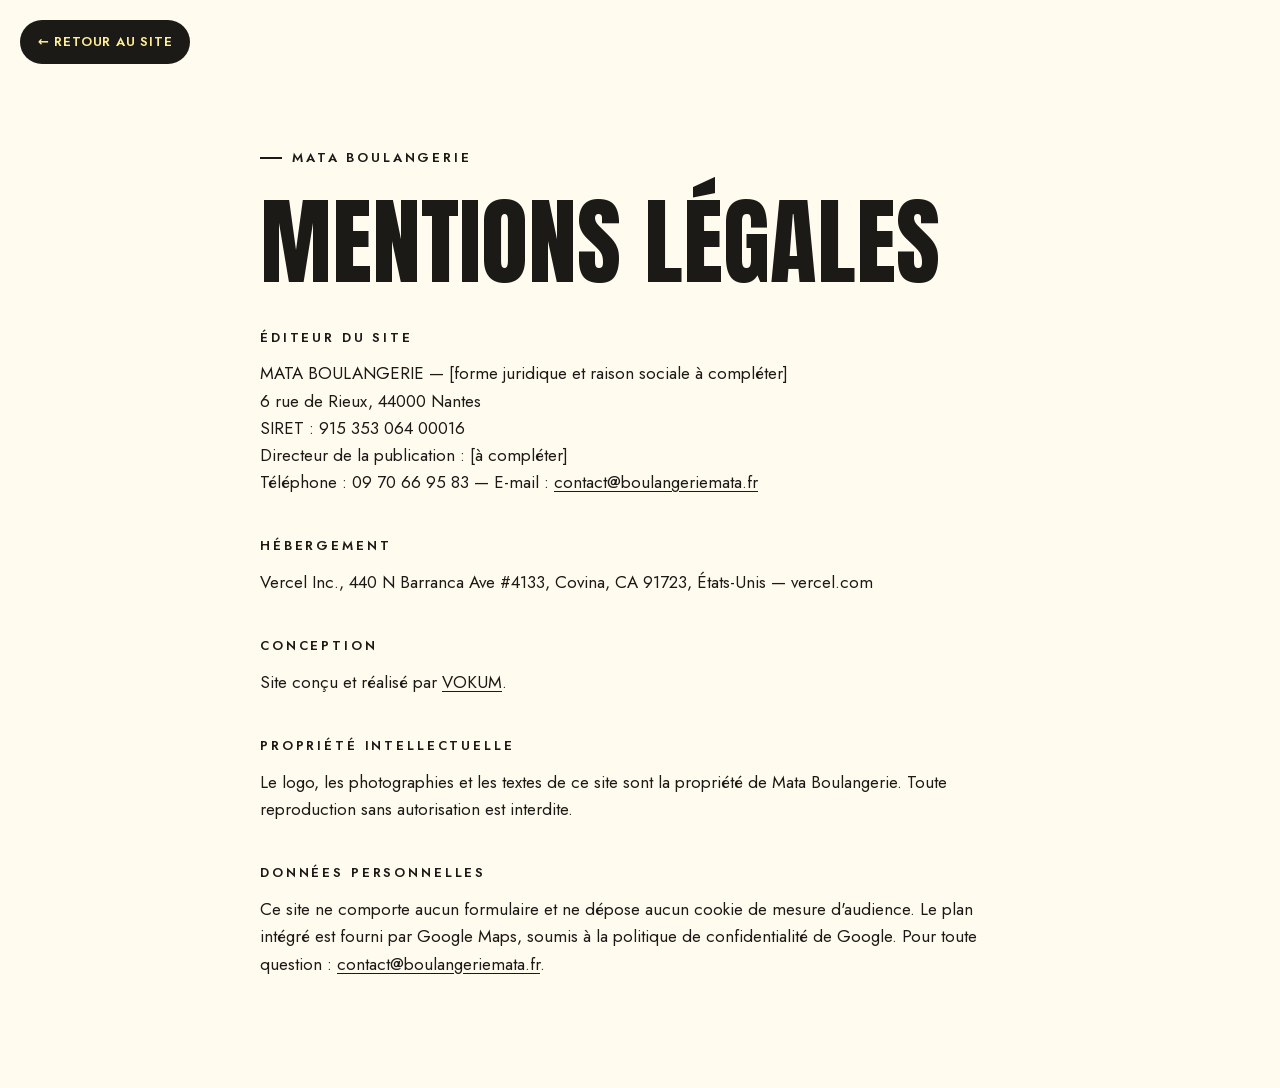
==== mentions-legales.html @ 6e77d4da "Site Mata Boulangerie : DA, animations, optimisation perfs et mobile Co-Authored-By: Claude Opus 5.5" ====
<!DOCTYPE html>
<html lang="fr">
<head>
  <meta charset="utf-8">
  <meta name="viewport" content="width=device-width, initial-scale=1">
  <title>Mentions légales — Mata Boulangerie</title>
  <meta name="robots" content="noindex">
  <link rel="icon" href="assets/img/favicon.svg" type="image/svg+xml">
  <link rel="stylesheet" href="assets/css/style.min.css">
  <style>
    .legal { padding: 140px 0 100px; }
    .legal .wrap { max-width: 760px; }
    .legal h1 { font-family: var(--f-display); font-weight: 400; text-transform: uppercase; font-size: clamp(48px, 8vw, 96px); line-height: .95; margin: 18px 0 40px; }
    .legal h2 { font-size: 13px; font-weight: 600; letter-spacing: .22em; text-transform: uppercase; margin: 40px 0 12px; }
    .legal p { margin: 0 0 10px; }
    .legal a { text-decoration: underline; text-underline-offset: 3px; }
    .back { position: fixed; top: 20px; left: 20px; z-index: 5; }
  </style>
</head>
<body>
  <a class="btn btn--sm back" href="index.html">← Retour au site</a>
  <main class="legal">
    <div class="wrap">
      <p class="eyebrow">Mata Boulangerie</p>
      <h1>Mentions légales</h1>

      <h2>Éditeur du site</h2>
      <p>MATA BOULANGERIE — [forme juridique et raison sociale à compléter]<br>
      6 rue de Rieux, 44000 Nantes<br>
      SIRET : 915 353 064 00016<br>
      Directeur de la publication : [à compléter]<br>
      Téléphone : 09 70 66 95 83 — E-mail : <a href="mailto:contact@boulangeriemata.fr">contact@boulangeriemata.fr</a></p>

      <h2>Hébergement</h2>
      <p>Vercel Inc., 440 N Barranca Ave #4133, Covina, CA 91723, États-Unis — vercel.com</p>

      <h2>Conception</h2>
      <p>Site conçu et réalisé par <a href="https://vokumagency.com" target="_blank" rel="noopener">VOKUM</a>.</p>

      <h2>Propriété intellectuelle</h2>
      <p>Le logo, les photographies et les textes de ce site sont la propriété de Mata Boulangerie. Toute reproduction sans autorisation est interdite.</p>

      <h2>Données personnelles</h2>
      <p>Ce site ne comporte aucun formulaire et ne dépose aucun cookie de mesure d'audience. Le plan intégré est fourni par Google Maps, soumis à la politique de confidentialité de Google. Pour toute question : <a href="mailto:contact@boulangeriemata.fr">contact@boulangeriemata.fr</a>.</p>
    </div>
  </main>
</body>
</html>
---- assets/css/style.min.css ----
@font-face{font-family:Anton;src:url(../fonts/anton.woff2) format("woff2");font-weight:400;font-display:swap}@font-face{font-family:Jost;src:url(../fonts/jost.woff2) format("woff2");font-weight:400 700;font-display:swap}:root{--butter: #ffed99;--butter-2: #fff5c9;--sun: #ffd23a;--ink: #1b1a17;--ink-2: #2a2824;--flour: #fffbef;--crust: #b5541c;--line: rgba(27, 26, 23, .14);--f-display: "Anton", "Impact", sans-serif;--f-body: "Jost", "Futura", "Avenir Next", system-ui, sans-serif;--wrap: min(1320px, 100% - clamp(40px, 8vw, 128px));--r: 18px;--ease: cubic-bezier(.2, .8, .2, 1);--hd-h: 76px;--gutter: max(20px, calc((100vw - 1320px)/2) , clamp(20px, 4vw, 64px));--expo: cubic-bezier(.16, 1, .3, 1);--back: cubic-bezier(.34, 1.56, .64, 1);--intro: 0s}html:not(.no-intro){--intro: 2.3s;overflow:hidden;animation:unlock 0s linear 3.2s forwards}@keyframes unlock{to{overflow:visible}}*,*:before,*:after{box-sizing:border-box}html{-webkit-text-size-adjust:100%;-webkit-tap-highlight-color:transparent}picture{display:contents}html.lenis,html.lenis body{height:auto}.lenis.lenis-smooth{scroll-behavior:auto!important}body{margin:0;background:var(--flour);color:var(--ink);font-family:var(--f-body);font-size:17px;line-height:1.6;-webkit-font-smoothing:antialiased;text-rendering:optimizeLegibility;overflow-x:clip}body.is-locked{overflow:hidden}img{display:block;max-width:100%;height:auto}a{color:inherit;text-decoration:none}button{font:inherit;color:inherit;background:none;border:0;cursor:pointer;padding:0}ul{list-style:none;margin:0;padding:0}h1,h2,h3,p,figure{margin:0}::selection{background:var(--ink);color:var(--butter)}:focus-visible{outline:2px solid var(--ink);outline-offset:3px;border-radius:4px}.wrap{width:var(--wrap);margin-inline:auto}.sr-only{position:absolute;width:1px;height:1px;overflow:hidden;clip:rect(0 0 0 0);white-space:nowrap}.logo{display:block}.logo svg{display:block;width:100%;height:auto;fill:currentColor;overflow:visible}.logo .mata-l{transform-box:fill-box;transform-origin:50% 80%}.logo__sub{width:86.4%;margin:14.7% 0 0 6.9%}.eyebrow{display:inline-flex;align-items:center;gap:10px;font-size:13px;font-weight:600;letter-spacing:.22em;text-transform:uppercase}.eyebrow:before{content:"";width:22px;height:2px;background:currentColor}.h2{font-family:var(--f-display);font-weight:400;text-transform:uppercase;font-size:clamp(44px,6.4vw,104px);line-height:.92;letter-spacing:.005em}.dance,.dance .chi{display:inline-block}.dance .ch{display:inline-block;transform:rotate(var(--r, 0deg)) translateY(var(--y, 0));transition:transform .5s var(--ease)}.dance:hover .ch{transform:rotate(calc(var(--r, 0deg) * -1.4)) translateY(calc(var(--y, 0) * -1))}.btn{--bg: var(--ink);--fg: var(--butter);position:relative;display:inline-flex;align-items:center;gap:12px;height:56px;padding:0 26px;border-radius:999px;background:var(--bg);color:var(--fg);font-weight:600;font-size:15px;letter-spacing:.06em;text-transform:uppercase;overflow:hidden;isolation:isolate;transition:transform .4s var(--ease)}.btn:after{content:"";position:absolute;inset:0;z-index:-1;border-radius:inherit;background:var(--crust);transform:translateY(101%);transition:transform .45s var(--ease)}.btn:hover:after{transform:translateY(0)}.btn:hover{--fg: var(--flour)}.btn svg{width:16px;height:16px;transition:transform .4s var(--ease)}.btn:hover svg{transform:translate(3px,-3px)}.btn--ghost{--bg: transparent;--fg: var(--ink);box-shadow:inset 0 0 0 2px var(--ink)}.btn--sun{--bg: var(--sun);--fg: var(--ink)}.btn--sm{height:44px;padding:0 18px;font-size:13px}.intro{position:fixed;inset:0;z-index:100;display:grid;place-items:center;background:var(--butter);color:var(--ink);will-change:clip-path}.intro__logo{width:min(440px,64vw)}.intro{animation:introOut 1.05s cubic-bezier(.87,0,.13,1) 2.1s both,introHide 0s linear 3.2s forwards}.intro__logo{animation:logoOut .9s cubic-bezier(.87,0,.13,1) 2.1s both}.intro__logo .mata-l{transform-origin:50% 100%;animation:drop .9s var(--back) both,wiggle .36s ease-in-out 1.5s}.intro__logo .mata-l:nth-child(1){--r0: -30deg;animation-delay:.05s,1.5s}.intro__logo .mata-l:nth-child(2){--r0: 22deg;animation-delay:.16s,1.54s}.intro__logo .mata-l:nth-child(3){--r0: -18deg;animation-delay:.27s,1.58s}.intro__logo .mata-l:nth-child(4){--r0: 34deg;animation-delay:.38s,1.62s}.intro__logo .logo__sub{animation:wipeIn .9s var(--expo) .65s both}@keyframes drop{0%{opacity:0;transform:translateY(-140%) rotate(var(--r0))}25%{opacity:1}to{opacity:1;transform:none}}@keyframes wiggle{25%{transform:rotate(3deg)}75%{transform:rotate(-3deg)}}@keyframes wipeIn{0%{clip-path:inset(0 100% 0 0)}to{clip-path:inset(0 0 0 0)}}@keyframes logoOut{to{translate:0 -18%;scale:.92}}@keyframes introOut{0%{clip-path:inset(0 0 0 0)}to{clip-path:inset(0 0 100% 0)}}@keyframes introHide{to{visibility:hidden}}@keyframes bar{to{transform:scaleX(1)}}@keyframes fade{0%{opacity:0}to{opacity:1}}.intro__bar{position:absolute;left:50%;bottom:12vh;width:min(220px,50vw);height:2px;transform:translate(-50%);background:#1b1a1726;overflow:hidden}.intro__bar i{position:absolute;inset:0;background:var(--ink);transform:scaleX(0);transform-origin:left;animation:bar 2s cubic-bezier(.45,0,.55,1) .1s both}.intro__meta{position:absolute;left:0;right:0;bottom:6vh;display:flex;justify-content:center;gap:clamp(16px,4vw,48px);font-size:12px;font-weight:600;letter-spacing:.24em;text-transform:uppercase}.intro__meta span{opacity:0;animation:fade .6s ease .8s both}.intro__meta span:nth-child(2){animation-delay:.9s}.intro__meta span:nth-child(3){animation-delay:1s}.no-intro .intro{display:none}.hd{position:fixed;inset:0 0 auto;z-index:50;height:var(--hd-h);display:flex;align-items:center;transition:transform .5s var(--ease),background-color .4s,box-shadow .4s}.hd.is-solid{background:#fffbefeb;backdrop-filter:blur(10px);-webkit-backdrop-filter:blur(10px);box-shadow:0 1px 0 var(--line)}.hd.is-hidden{transform:translateY(-100%)}.menu-open .hd{transform:none;background:transparent;box-shadow:none;backdrop-filter:none;-webkit-backdrop-filter:none}.hd .wrap{display:flex;align-items:center;justify-content:space-between;gap:24px}.hd__logo{width:82px;color:var(--ink)}.hd__logo .logo__sub{display:none}.hd__nav{display:flex;gap:34px;font-size:14px;font-weight:600;letter-spacing:.14em;text-transform:uppercase}.hd__nav a{position:relative;padding:6px 0}.hd__nav a:after{content:"";position:absolute;left:0;right:0;bottom:0;height:2px;background:currentColor;transform:scaleX(0);transform-origin:right;transition:transform .4s var(--ease)}.hd__nav a:hover:after{transform:scaleX(1);transform-origin:left}.hd__right{display:flex;align-items:center;gap:14px}.status{display:inline-flex;align-items:center;gap:8px;font-size:13px;font-weight:500;white-space:nowrap}.status i{width:8px;height:8px;border-radius:50%;background:#9a958a}.status.is-open i{background:#3f8a3a}.status.is-closed i{background:var(--crust)}.burger{display:none;width:46px;height:46px;border-radius:50%;background:var(--ink);color:var(--butter);position:relative}.burger span{position:absolute;left:14px;right:14px;height:2px;background:currentColor;transition:transform .4s var(--ease),opacity .3s}.burger span:nth-child(1){top:18px}.burger span:nth-child(2){top:26px}.menu-open .burger span:nth-child(1){transform:translateY(4px) rotate(45deg)}.menu-open .burger span:nth-child(2){transform:translateY(-4px) rotate(-45deg)}.menu{position:fixed;inset:0;z-index:45;background:var(--butter);display:flex;flex-direction:column;justify-content:center;padding:100px 28px 40px;clip-path:inset(0 0 100% 0);transition:clip-path .7s var(--ease);visibility:hidden}.menu-open .menu{clip-path:inset(0 0 0 0);visibility:visible}.menu__links a{display:block;font-family:var(--f-display);text-transform:uppercase;font-size:clamp(52px,15vw,96px);line-height:1;padding:6px 0}.menu__links a:nth-child(odd){transform:rotate(-2deg)}.menu__links a:nth-child(2n){transform:rotate(1.5deg)}.menu__foot{margin-top:40px;font-size:15px;line-height:1.7}.hero{position:relative;min-height:100svh;overflow:hidden;background:var(--butter);padding:calc(var(--hd-h) + clamp(14px,4vh,56px)) 0 0;display:flex;flex-direction:column}.hero__letters{position:absolute;inset:0;pointer-events:none}.hero__letters span{position:absolute;font-family:var(--f-display);color:#fff;opacity:.55;font-size:var(--s, 22vw);line-height:1;transform:rotate(var(--r));animation:letterIn 1.6s var(--expo) calc(var(--intro) + .1s) both}[data-depth]{translate:0 var(--py, 0px);will-change:translate}.hero__inner{position:relative;flex:1;display:grid;grid-template-columns:1.08fr .92fr;gap:clamp(32px,5vw,80px);align-items:center}.hero__title{font-family:var(--f-display);font-weight:400;text-transform:uppercase;font-size:clamp(56px,min(9.4vw,13.6vh),136px);line-height:.9;margin:clamp(14px,2.4vh,22px) 0 clamp(16px,2.8vh,26px)}.hero__title .line{display:block;overflow:hidden;padding:.04em 0 .02em}.hero__title .line>span{white-space:nowrap;display:inline-block;animation:rise 1.2s var(--expo) calc(var(--intro) + .05s) both}.hero__title .line:nth-child(2)>span{animation-delay:calc(var(--intro) + .14s)}.hero__title .line:nth-child(3)>span{animation-delay:calc(var(--intro) + .23s)}.hero__title .line:nth-child(2){padding-left:.55em}.hero__title .line:nth-child(3){color:var(--crust)}.hero__lead{max-width:470px;font-size:clamp(17px,1.25vw,19px)}.hero__cta{display:flex;flex-wrap:wrap;gap:12px;margin-top:clamp(20px,3.6vh,34px)}.hero__media{position:relative;justify-self:end;width:min(100%,520px,48vh)}.hero__frame{animation:frameIn 1.4s var(--expo) calc(var(--intro) + .1s) both;position:relative;border-radius:var(--r);overflow:hidden;aspect-ratio:4 / 5;transform:rotate(2.5deg);background:var(--ink);box-shadow:0 40px 80px -40px #1b1a1773}.hero__frame img{width:100%;height:118%;object-fit:cover}.hero__mini{animation:miniIn 1.3s var(--expo) calc(var(--intro) + .3s) both;position:absolute;left:-16%;bottom:8%;width:42%;border-radius:14px;overflow:hidden;aspect-ratio:1;transform:rotate(-6deg);border:6px solid var(--flour);box-shadow:0 30px 60px -30px #1b1a1780}.hero__mini{background:var(--butter-2)}.hero__mini img{width:100%;height:100%;object-fit:cover}.sticker{position:absolute;top:-26px;right:-18px;width:132px;height:132px;border-radius:50%;display:grid;place-items:center;text-align:center;background:var(--ink);color:var(--butter);font-family:var(--f-display);text-transform:uppercase;font-size:23px;line-height:.95;transform:rotate(10deg);animation:popIn 1.1s var(--back) calc(var(--intro) + .5s) both}.sticker small{display:block;font-family:var(--f-body);font-size:10px;letter-spacing:.2em;font-weight:600;margin-top:6px}.hero__foot{position:relative;display:flex;justify-content:space-between;gap:20px;flex-wrap:wrap;padding:clamp(14px,2.6vh,26px) 0;margin-top:clamp(20px,4vh,60px);border-top:2px solid var(--ink);font-size:13px;font-weight:600;letter-spacing:.16em;text-transform:uppercase}.hero__scroll{display:inline-flex;gap:10px;align-items:center}.hero__scroll i{width:2px;height:18px;background:var(--ink);animation:drip 1.8s var(--ease) infinite;transform-origin:top}[data-hero]{animation:fadeUp 1s var(--expo) calc(var(--intro) + .3s) both}.hero__lead{animation-name:slideUp}.hd .wrap{animation:fadeDown 1s var(--expo) calc(var(--intro) + .2s) both}@keyframes rise{0%{transform:translateY(110%) rotate(4deg)}}@keyframes fadeUp{0%{opacity:0;translate:0 26px}}@keyframes slideUp{0%{translate:0 26px}}@keyframes fadeDown{0%{opacity:0;translate:0 -30px}}@keyframes popIn{0%{scale:0;rotate:-120deg}}@keyframes frameIn{0%{scale:.86;rotate:8deg}}@keyframes miniIn{0%{opacity:0;translate:-60px 0;rotate:-18deg}}@keyframes letterIn{0%{opacity:0;scale:.85}}@keyframes drip{0%{transform:scaleY(0)}50%{transform:scaleY(1);transform-origin:top}51%{transform-origin:bottom}to{transform:scaleY(0);transform-origin:bottom}}.manif{background:var(--ink);color:var(--flour);padding:clamp(100px,11vw,160px) 0 clamp(90px,9vw,130px);position:relative;overflow:hidden}.manif .eyebrow{color:var(--butter)}.manif__text{margin-top:34px;max-width:1180px;font-family:var(--f-display);text-transform:uppercase;font-weight:400;font-size:clamp(36px,5.2vw,84px);line-height:1.02}.manif__text em{font-style:normal}.manif__text .w{display:inline-block;opacity:.42}.manif__text .w.hl{color:var(--butter)}.facts{display:grid;grid-template-columns:repeat(3,1fr);gap:0;margin-top:clamp(70px,9vw,130px);border-top:1px solid rgba(255,251,239,.18)}.facts li{padding:30px 30px 0 0}.facts li+li{padding-left:30px;border-left:1px solid rgba(255,251,239,.18)}.facts b{display:block;font-family:var(--f-display);font-weight:400;font-size:clamp(48px,5vw,76px);line-height:1;color:var(--butter)}.facts span{display:block;margin-top:10px;font-size:15px;letter-spacing:.1em;text-transform:uppercase;opacity:.75}.counter{background:var(--flour);padding:clamp(96px,10vw,140px) 0 clamp(80px,8vw,110px)}.counter__head{display:flex;justify-content:space-between;align-items:end;gap:40px;margin-bottom:clamp(40px,5vw,70px)}.counter__head p.lead{max-width:380px}.counter__nav{display:none}.counter__pin{overflow:hidden}.counter__track{will-change:transform;display:flex;gap:clamp(20px,2.4vw,36px);padding:0 calc((100vw - min(1320px,100vw - clamp(40px,8vw,128px)))/2);width:max-content}.panel{position:relative;flex:0 0 auto;width:min(78vw,1040px);height:min(72vh,640px);min-height:480px;display:grid;grid-template-columns:1.1fr .9fr;border-radius:26px;overflow:hidden;background:var(--bg, var(--butter))}.panel:nth-child(2){--bg: var(--ink);color:var(--flour)}.panel:nth-child(3){--bg: var(--sun)}.panel:nth-child(4){--bg: var(--crust);color:var(--flour)}.panel__media{position:relative;overflow:hidden}.panel__media img{position:absolute;inset:0;width:100%;height:100%;object-fit:cover}.panel__pop{position:absolute;left:41%;bottom:9%;width:22%;aspect-ratio:1;border-radius:16px;overflow:hidden;transform:rotate(5deg);border:6px solid var(--bg);z-index:2}.panel__pop img{width:100%;height:100%;object-fit:cover}.panel__body{position:relative;display:flex;flex-direction:column;padding:clamp(28px,3.4vw,54px);padding-left:clamp(40px,6vw,90px)}.panel__num:before{content:attr(data-num)}.panel__num{font-family:var(--f-display);font-size:clamp(90px,11vw,170px);line-height:.8;opacity:.14;position:absolute;top:18px;right:28px}.panel h3{margin-top:auto;font-family:var(--f-display);font-weight:400;text-transform:uppercase;font-size:clamp(40px,4.4vw,70px);line-height:.92}.panel p{margin-top:18px;max-width:360px}.tags{display:flex;flex-wrap:wrap;gap:8px;margin-top:24px}.tags li{padding:7px 14px;border-radius:999px;border:1.5px solid currentColor;font-size:13px;font-weight:600;letter-spacing:.06em;text-transform:uppercase}.midi{background:var(--butter);padding:clamp(96px,10vw,140px) 0;overflow:hidden}.midi__grid{display:grid;grid-template-columns:1fr 1fr;gap:clamp(40px,7vw,120px);align-items:center}.midi .h2{margin:20px 0 22px}.midi__intro{max-width:460px}.carte{margin-top:40px;border-top:2px solid var(--ink)}.carte li{display:flex;align-items:baseline;gap:14px;padding:16px 0;border-bottom:1px solid var(--line)}.carte li span{font-weight:500;font-size:18px}.carte li span em{display:block;font-style:normal;font-size:14px;opacity:.65;font-weight:400}.carte li i{flex:1;border-bottom:2px dotted rgba(27,26,23,.3);transform:translateY(-5px)}.carte li b{white-space:nowrap;font-family:var(--f-display);font-weight:400;font-size:24px;letter-spacing:.02em}.carte__note{margin-top:16px;font-size:13px;opacity:.65}.deck{position:relative;width:min(100%,460px);aspect-ratio:4 / 5;justify-self:center;cursor:pointer;user-select:none;-webkit-user-select:none}.deck__card{position:absolute;inset:0;border-radius:22px;overflow:hidden;background:var(--ink);box-shadow:0 30px 60px -30px #1b1a178c;border:7px solid var(--flour)}.deck__card img{width:100%;height:100%;object-fit:cover;pointer-events:none}.deck__card figcaption{position:absolute;left:14px;bottom:14px;padding:8px 14px;border-radius:999px;background:var(--flour);font-size:13px;font-weight:600;letter-spacing:.08em;text-transform:uppercase}.deck__hint{position:absolute;left:50%;bottom:-54px;transform:translate(-50%);white-space:nowrap;font-size:13px;font-weight:600;letter-spacing:.16em;text-transform:uppercase;display:flex;align-items:center;gap:10px}.deck__hint svg{width:18px;height:18px}.story{background:var(--flour);padding:clamp(96px,10vw,140px) 0}.story__grid{display:grid;grid-template-columns:repeat(12,1fr);gap:clamp(20px,2.5vw,36px);align-items:start}.story__big{grid-column:1 / 7;grid-row:1 / 3;border-radius:var(--r);overflow:hidden;aspect-ratio:4 / 5;position:sticky;top:100px}.story__big img,.story__small img{width:100%;height:100%;object-fit:cover}.story__text{grid-column:8 / 13;padding-top:4vw}.story__text .h2{margin:20px 0 30px}.story__text p+p{margin-top:18px}.story__small{grid-column:8 / 12;border-radius:var(--r);overflow:hidden;aspect-ratio:4 / 3;margin-top:10px;transform:rotate(-2deg)}.badges{display:flex;flex-wrap:wrap;gap:10px;margin-top:30px}.badges li{display:inline-flex;align-items:center;gap:8px;padding:10px 16px;border-radius:12px;background:var(--butter);font-size:14px;font-weight:600}.reveal-img{clip-path:inset(12% 12% 12% 12% round var(--r))}.reveal-img img{transform:scale(1.25)}.vitrine{position:relative;background:var(--ink);color:var(--flour);overflow:hidden}.vitrine__stage{position:relative;height:100vh;min-height:640px}.vitrine__title{position:absolute;inset:0;display:grid;place-items:center;text-align:center;z-index:1;font-family:var(--f-display);font-weight:400;text-transform:uppercase;color:var(--butter);font-size:clamp(64px,13vw,230px);line-height:.86;pointer-events:none}.vitrine__title small{display:block;font-family:var(--f-body);font-size:14px;letter-spacing:.24em;font-weight:600;color:var(--flour);margin-top:24px}.ph{position:absolute;z-index:2;border-radius:14px;overflow:hidden;border:6px solid var(--flour);box-shadow:0 30px 60px -20px #0009}.ph img{width:100%;height:100%;object-fit:cover}.ph:nth-of-type(1){width:17vw;aspect-ratio:4/5;left:4vw;top:9vh}.ph:nth-of-type(2){width:14vw;aspect-ratio:1;left:25vw;top:4vh}.ph:nth-of-type(3){width:16vw;aspect-ratio:4/5;right:22vw;top:6vh}.ph:nth-of-type(4){width:15vw;aspect-ratio:1;right:4vw;top:16vh}.ph:nth-of-type(5){width:15vw;aspect-ratio:1;left:7vw;bottom:7vh}.ph:nth-of-type(6){width:17vw;aspect-ratio:4/5;left:29vw;bottom:-4vh}.ph:nth-of-type(7){width:14vw;aspect-ratio:1;right:26vw;bottom:5vh}.ph:nth-of-type(8){width:16vw;aspect-ratio:4/5;right:5vw;bottom:-6vh}.vitrine__link{position:absolute;z-index:3;left:50%;bottom:7vh;transform:translate(-50%)}.order{position:relative;background:var(--sun);padding:clamp(96px,10vw,140px) 0;overflow:hidden}.order__bars span{position:absolute;width:clamp(14px,1.6vw,26px);background:var(--ink);border-radius:4px}@media(max-width:1080px){.order__bars span{height:16vh!important}.order__bars span:nth-child(2),.order__bars span:nth-child(4){display:none}}.order__inner{position:relative;z-index:1;display:grid;grid-template-columns:1.2fr .8fr;gap:60px;align-items:end}.order .h2{font-size:clamp(52px,8vw,132px);margin-top:20px}.order p{font-size:19px;max-width:440px}.order__cta{display:flex;flex-wrap:wrap;gap:12px;margin-top:30px}.info{background:var(--flour);padding:clamp(96px,10vw,140px) 0 clamp(80px,8vw,110px)}.info__grid{display:grid;grid-template-columns:repeat(12,1fr);gap:clamp(20px,2.5vw,36px)}.info__head{grid-column:1 / -1;display:flex;justify-content:space-between;align-items:end;gap:30px;margin-bottom:30px}.rating{display:flex;align-items:center;gap:14px}.rating b{font-family:var(--f-display);font-weight:400;font-size:54px;line-height:1}.rating span{font-size:14px;line-height:1.4}.rating .stars{color:var(--crust);letter-spacing:2px;font-size:16px}.card{border-radius:var(--r);padding:clamp(26px,2.8vw,40px);background:var(--butter)}.card h3{font-size:13px;font-weight:600;letter-spacing:.22em;text-transform:uppercase;margin-bottom:18px}.card--addr{grid-column:1 / 5;display:flex;flex-direction:column}.card--addr address{font-style:normal;font-family:var(--f-display);text-transform:uppercase;font-size:clamp(30px,2.8vw,42px);line-height:1}.card--addr .sub{margin-top:12px}.card--addr .contact{margin-top:auto;padding-top:28px;display:grid;gap:6px;font-size:17px}.card--addr .contact a{text-decoration:underline;text-underline-offset:4px;text-decoration-thickness:1px}.card--hours{grid-column:5 / 9;background:var(--ink);color:var(--flour)}.hours li{display:flex;justify-content:space-between;padding:11px 0;border-bottom:1px solid rgba(255,251,239,.14);font-size:16px}.hours li.is-today{color:var(--butter);font-weight:600}.hours--compact{display:none}.hours li.is-today span:after{content:" \b7  aujourd'hui";font-weight:400;opacity:.7}.card--hours .status{margin-top:22px;font-size:15px}.info__photo{grid-column:9 / 13;border-radius:var(--r);overflow:hidden;min-height:380px}.info__photo img{width:100%;height:100%;object-fit:cover}.info__map{grid-column:1 / -1;position:relative;height:clamp(420px,38vw,520px);border-radius:var(--r);overflow:hidden;background:var(--butter);isolation:isolate}.map{position:absolute;inset:0;display:block;overflow:hidden}.map__img{position:absolute;left:50%;top:50%;width:1600px;height:640px;max-width:none;translate:-50% -50%;transition:scale 1.2s var(--expo)}.map:hover .map__img{scale:1.03}.map__pin{position:absolute;left:50%;top:50%;width:0;height:0;z-index:2}.map__pin:before{content:"";position:absolute;left:-10px;top:-10px;width:20px;height:20px;border-radius:50%;background:var(--crust);border:3px solid var(--flour);box-shadow:0 6px 16px #1b1a1759}.map__tag{position:absolute;left:0;bottom:24px;translate:-50% 0;rotate:-3deg;padding:9px 18px 10px;border-radius:14px;background:var(--ink);color:var(--butter);font-family:var(--f-display);text-transform:uppercase;font-size:28px;line-height:1;text-align:center;white-space:nowrap;box-shadow:0 18px 36px -14px #1b1a178c;transition:rotate .5s var(--back),translate .5s var(--back)}.map__tag small{display:block;margin-top:5px;font-family:var(--f-body);font-size:10.5px;font-weight:600;letter-spacing:.16em;color:var(--flour)}.map__tag:after{content:"";position:absolute;left:50%;bottom:-6px;width:14px;height:14px;margin-left:-7px;background:var(--ink);border-radius:2px;transform:rotate(45deg)}.map:hover .map__tag{rotate:2deg;translate:-50% -6px}.map__actions{position:absolute;left:18px;bottom:18px;z-index:3;display:flex;flex-wrap:wrap;gap:8px}.btn--light{--bg: var(--flour);--fg: var(--ink);box-shadow:0 10px 24px -14px #1b1a1780}.map__credit{position:absolute;right:0;bottom:0;z-index:3;padding:4px 10px;border-top-left-radius:10px;background:#fffbefd9;font-size:10.5px;color:#4a4740}.mbar{display:none}.ft{background:var(--butter);padding:clamp(70px,8vw,110px) 0 28px;overflow:hidden}.ft__top{display:grid;grid-template-columns:1fr auto auto;gap:clamp(30px,6vw,100px);font-size:16px}.ft__top h3{font-size:12px;font-weight:600;letter-spacing:.22em;text-transform:uppercase;margin-bottom:12px;opacity:.72}.ft__top a:hover{text-decoration:underline;text-underline-offset:4px}.ft__claim{font-family:var(--f-display);text-transform:uppercase;font-size:clamp(30px,3vw,46px);line-height:1;max-width:420px}.ft__logo{margin:clamp(40px,6vh,72px) auto 0;width:min(100%,720px,60vh);color:var(--ink)}.ft__bottom{display:flex;justify-content:space-between;flex-wrap:wrap;gap:12px;margin-top:40px;padding-top:20px;border-top:1px solid var(--line);font-size:13px}.ft__bottom a{text-decoration:underline;text-underline-offset:3px}@media(max-width:1080px){.hd__nav{display:none}.burger{display:block}.hd .btn{display:none}.counter{padding-bottom:70px}.counter__head{flex-direction:column;align-items:start;gap:18px}.counter__pin{overflow-x:auto;overflow-y:hidden;scroll-snap-type:x mandatory;scroll-padding-inline:var(--gutter);overscroll-behavior-x:contain;scrollbar-width:none;-webkit-overflow-scrolling:touch}.counter__pin::-webkit-scrollbar{display:none}.counter__track{will-change:auto;gap:14px;padding:0 var(--gutter)}.panel{width:min(80vw,560px);height:auto;min-height:0;grid-template-columns:1fr;grid-template-rows:auto 1fr;scroll-snap-align:start;border-radius:22px}.panel__media{aspect-ratio:5 / 4}.panel__pop{display:none}.panel__body{padding:30px 24px 28px}.panel__body{position:static}.panel__num{font-size:58px;top:14px;right:18px;opacity:1;color:var(--flour);z-index:2;text-shadow:0 2px 18px rgba(27,26,23,.35)}.panel h3{margin-top:0;font-size:clamp(38px,9vw,54px)}.panel p{font-size:15.5px;margin-top:14px}.tags{margin-top:20px;gap:6px}.tags li{padding:6px 12px;font-size:12px}.counter__nav{display:flex;align-items:center;gap:16px;margin-top:22px;font-size:13px;font-weight:600;letter-spacing:.14em;text-transform:uppercase}.counter__nav i{position:relative;flex:1;height:2px;background:var(--line);overflow:hidden}.counter__nav i b{position:absolute;inset:0;background:var(--ink);transform-origin:left;transform:scaleX(.25);transition:transform .35s var(--ease)}.counter__nav .hint{opacity:.72}.story__big{grid-column:1 / -1;grid-row:auto;aspect-ratio:4 / 3;position:relative;top:0}.story__text{grid-column:1 / -1;padding-top:10px}.story__small{grid-column:2 / 12}.vitrine__stage{height:auto;min-height:0;padding:100px 0 110px;display:grid;grid-template-columns:repeat(2,1fr);gap:14px;width:var(--wrap);margin-inline:auto}.vitrine__title{position:static;grid-column:1 / -1;margin-bottom:26px}.ph{position:relative;inset:auto!important;width:auto!important;aspect-ratio:1!important;border-width:5px}.ph:nth-of-type(odd){rotate:-2deg}.ph:nth-of-type(2n){rotate:2deg;translate:0 18px}.vitrine__link{position:static;transform:none;grid-column:1 / -1;justify-self:center;margin-top:46px}.order__inner{grid-template-columns:1fr;gap:26px}.order__bars span{height:16vh!important}.order__bars span:nth-child(2),.order__bars span:nth-child(4){display:none}.card--addr,.card--hours{grid-column:span 6}.info__photo{grid-column:1 / -1;min-height:0;aspect-ratio:16 / 10}.ft__top{grid-template-columns:1fr 1fr}.ft__claim{grid-column:1 / -1}}@media(min-width:821px)and (max-width:1180px){.hero__lead{max-width:400px}.hero__mini{left:-9%;width:38%}}@media(max-width:820px){.hero{min-height:0;padding-top:calc(var(--hd-h) + 26px)}.hero__inner{grid-template-columns:1fr;gap:0}.hero__media{justify-self:center;width:min(84%,440px);margin:52px 0 18px}.hero__mini{left:-12%;width:40%}.midi__grid{grid-template-columns:1fr;gap:70px}.deck{margin-bottom:50px;width:min(86%,420px)}}@media(min-width:681px)and (max-width:1080px){.panel{width:min(86vw,860px);grid-template-columns:1.05fr .95fr;grid-template-rows:none}.panel__media{aspect-ratio:auto;min-height:420px}.panel__body{padding:36px 32px;justify-content:flex-end}.panel__num{font-size:110px}}@media(min-width:681px)and (max-width:820px){.hero__title{font-size:min(13.5vw,120px)}.hero__lead{max-width:560px;font-size:18px}}@media(max-width:680px){:root{--hd-h: 64px;--r: 16px}body{font-size:16px;line-height:1.55}.hd__logo{width:66px}.status{font-size:12px}.burger{width:44px;height:44px}.burger span{left:13px;right:13px}.burger span:nth-child(1){top:17px}.burger span:nth-child(2){top:25px}.eyebrow{font-size:11.5px;letter-spacing:.2em;gap:8px}.eyebrow:before{width:16px}.h2{font-size:clamp(42px,12.4vw,60px)}.btn{height:52px;padding:0 20px;font-size:13.5px;justify-content:center}.hero__title{font-size:clamp(54px,18.6vw,100px);margin:16px 0 20px}.hero__title .line:nth-child(2){padding-left:.28em}.hero__lead{font-size:16px}.hero__cta{display:grid;grid-template-columns:1fr 1fr;gap:10px;margin-top:26px}.hero__cta .btn{padding:0 10px;white-space:nowrap;letter-spacing:.05em}.hero__cta .btn svg{display:none}.hero__media{width:82%;margin-top:46px}.hero__mini{left:-9%;width:40%;border-width:5px}.sticker{width:96px;height:96px;font-size:17px;top:-22px;right:-10px}.sticker small{font-size:8.5px;margin-top:4px}.hero__foot{padding:18px 0;font-size:11px;letter-spacing:.14em;margin-top:34px}.hero__foot span:nth-child(2){display:none}.manif{padding:92px 0 76px}.manif__text{font-size:clamp(32px,9.6vw,44px);line-height:1.04;margin-top:26px}.facts{grid-template-columns:1fr 1fr;margin-top:60px}.facts li,.facts li+li{padding:22px 0 0;border-left:0}.facts li:nth-child(2){padding-left:18px;border-left:1px solid rgba(255,251,239,.18)}.facts li:nth-child(3){grid-column:1 / -1;border-top:1px solid rgba(255,251,239,.18);margin-top:22px}.facts b{font-size:46px}.facts span{font-size:12.5px}.counter{padding-top:86px}.counter__head{margin-bottom:30px}.counter__head .lead{font-size:15.5px}.panel{width:84vw}.midi{padding:86px 0 90px}.midi .h2{margin:16px 0 18px}.carte{margin-top:30px}.carte li{gap:10px;padding:14px 0}.carte li span{font-size:16px;line-height:1.35}.carte li span em{font-size:13px}.carte li b{font-size:21px}.deck{width:74%}.midi__grid{gap:56px}.deck__card{border-width:5px;border-radius:18px}.deck__hint{bottom:-48px;font-size:12px}.story{padding:86px 0}.story__grid{row-gap:26px}.story__text .h2{margin:16px 0 22px}.story__big{aspect-ratio:16 / 10}.story__small{grid-column:1 / -1;width:78%;justify-self:end;margin-top:4px}.badges li{font-size:13px;padding:9px 14px}.vitrine__stage{padding:86px 0 96px;gap:10px}.vitrine__title{font-size:clamp(56px,18vw,88px)}.vitrine__title small{font-size:11px;margin-top:16px}.ph:nth-of-type(n+7){display:none}.order{padding:90px 0}.order .h2{font-size:clamp(52px,16vw,76px);margin-top:16px}.order p{font-size:16.5px}.order__cta{display:grid;grid-template-columns:1fr;gap:10px}.info{padding:86px 0 70px}.info__grid{gap:14px}.info__head{flex-direction:column;align-items:start;gap:18px;margin-bottom:12px}.rating b{font-size:46px}.card{padding:26px 22px}.card--addr,.card--hours{grid-column:1 / -1}.card--addr address{font-size:32px}.card--addr .contact{gap:4px;padding-top:22px}.card--addr .contact a{padding:6px 0}.hours li{font-size:15px;padding:10px 0}.hours--full{display:none}.hours--compact{display:block}.info__photo{aspect-ratio:16 / 10}.info__map{height:340px}.map__img{width:800px;height:560px}.map__tag{font-size:24px;padding:8px 15px 9px}.map__actions{left:12px;right:12px;bottom:12px}.map__actions .btn{flex:1;padding:0 12px}.map__credit{bottom:auto;top:0;border-radius:0 0 0 10px}.ft{padding-top:64px;padding-bottom:calc(96px + env(safe-area-inset-bottom))}.ft__logo{margin-top:44px}.ft__top{grid-template-columns:auto auto;justify-content:space-between;gap:30px 20px;font-size:14.5px}.ft__top a{display:inline-block;padding:3px 0}.ft__bottom{flex-direction:column;gap:8px}.menu{padding:90px 24px calc(30px + env(safe-area-inset-bottom));justify-content:flex-end}.menu__links a{font-size:clamp(50px,15.5vw,76px);padding:4px 0}.menu__foot{margin-top:30px;padding-top:22px;border-top:2px solid var(--ink)}.menu__cta{display:grid;grid-template-columns:1fr 1fr;gap:10px;margin-top:18px}.mbar{position:fixed;left:12px;right:12px;bottom:calc(12px + env(safe-area-inset-bottom));z-index:40;display:flex;align-items:center;gap:8px;padding:7px 7px 7px 18px;border-radius:999px;background:var(--ink);color:var(--flour);box-shadow:inset 0 0 0 1px #fffbef24,0 18px 40px -16px #0000008c;transform:translateY(160%);transition:transform .5s var(--expo)}.mbar.is-on{transform:none}.menu-open .mbar{transform:translateY(160%)}.mbar .status{flex:1;min-width:0;font-size:12px}.mbar .status b{overflow:hidden;text-overflow:ellipsis;white-space:nowrap;font-weight:500}.mbar a{height:44px;padding:0 15px;border-radius:999px;display:inline-flex;align-items:center;font-size:12px;font-weight:600;letter-spacing:.08em;text-transform:uppercase}.mbar .call{box-shadow:inset 0 0 0 1.5px #fffbef52}.mbar .go{background:var(--butter);color:var(--ink)}}@media(max-width:380px){.hero__cta{grid-template-columns:1fr}.mbar .call{display:none}.ft__top{grid-template-columns:1fr}}@media(hover:none){.dance:hover .ch{transform:rotate(var(--r, 0deg)) translateY(var(--y, 0))}}@media(prefers-reduced-motion:reduce){*,*:before,*:after{animation:none!important;transition:none!important}.reveal-img{clip-path:none}.reveal-img img{transform:none}.manif__text .w{opacity:1}}
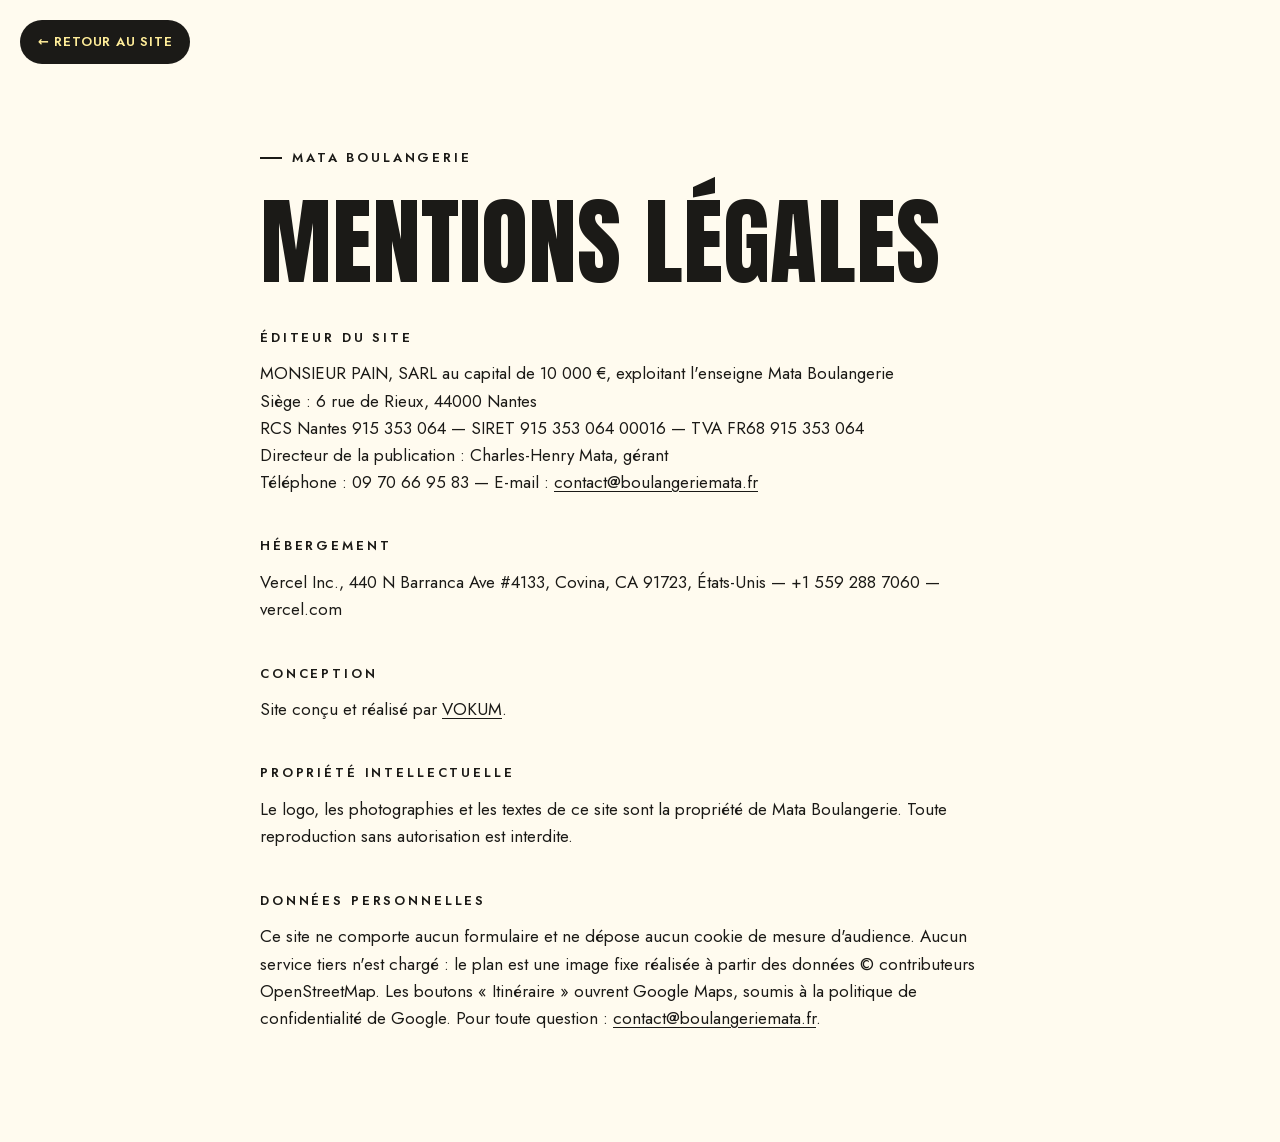
==== commit fa8f3dd0: "Audit qualité : images -55 %, vitrine mobile, 404, icônes, en-têtes, mentions - build : srcset « pai" ====
--- a/mentions-legales.html
+++ b/mentions-legales.html
@@ -5,8 +5,10 @@
   <meta name="viewport" content="width=device-width, initial-scale=1">
   <title>Mentions légales — Mata Boulangerie</title>
   <meta name="robots" content="noindex">
-  <link rel="icon" href="assets/img/favicon.svg" type="image/svg+xml">
-  <link rel="stylesheet" href="assets/css/style.min.css">
+  <link rel="icon" href="/favicon.ico" sizes="32x32">
+  <link rel="icon" href="/assets/img/favicon.svg" type="image/svg+xml">
+  <link rel="apple-touch-icon" href="/apple-touch-icon.png">
+  <link rel="stylesheet" href="/assets/css/style.min.css">
   <style>
     .legal { padding: 140px 0 100px; }
     .legal .wrap { max-width: 760px; }
@@ -18,21 +20,21 @@
   </style>
 </head>
 <body>
-  <a class="btn btn--sm back" href="index.html">← Retour au site</a>
+  <a class="btn btn--sm back" href="/">← Retour au site</a>
   <main class="legal">
     <div class="wrap">
       <p class="eyebrow">Mata Boulangerie</p>
       <h1>Mentions légales</h1>
 
       <h2>Éditeur du site</h2>
-      <p>MATA BOULANGERIE — [forme juridique et raison sociale à compléter]<br>
-      6 rue de Rieux, 44000 Nantes<br>
-      SIRET : 915 353 064 00016<br>
-      Directeur de la publication : [à compléter]<br>
+      <p>MONSIEUR PAIN, SARL au capital de 10 000 €, exploitant l'enseigne Mata Boulangerie<br>
+      Siège : 6 rue de Rieux, 44000 Nantes<br>
+      RCS Nantes 915 353 064 — SIRET 915 353 064 00016 — TVA FR68 915 353 064<br>
+      Directeur de la publication : Charles-Henry Mata, gérant<br>
       Téléphone : 09 70 66 95 83 — E-mail : <a href="mailto:contact@boulangeriemata.fr">contact@boulangeriemata.fr</a></p>
 
       <h2>Hébergement</h2>
-      <p>Vercel Inc., 440 N Barranca Ave #4133, Covina, CA 91723, États-Unis — vercel.com</p>
+      <p>Vercel Inc., 440 N Barranca Ave #4133, Covina, CA 91723, États-Unis — +1 559 288 7060 — vercel.com</p>
 
       <h2>Conception</h2>
       <p>Site conçu et réalisé par <a href="https://vokumagency.com" target="_blank" rel="noopener">VOKUM</a>.</p>
@@ -41,7 +43,7 @@
       <p>Le logo, les photographies et les textes de ce site sont la propriété de Mata Boulangerie. Toute reproduction sans autorisation est interdite.</p>
 
       <h2>Données personnelles</h2>
-      <p>Ce site ne comporte aucun formulaire et ne dépose aucun cookie de mesure d'audience. Le plan intégré est fourni par Google Maps, soumis à la politique de confidentialité de Google. Pour toute question : <a href="mailto:contact@boulangeriemata.fr">contact@boulangeriemata.fr</a>.</p>
+      <p>Ce site ne comporte aucun formulaire et ne dépose aucun cookie de mesure d'audience. Aucun service tiers n'est chargé : le plan est une image fixe réalisée à partir des données © contributeurs OpenStreetMap. Les boutons « Itinéraire » ouvrent Google Maps, soumis à la politique de confidentialité de Google. Pour toute question : <a href="mailto:contact@boulangeriemata.fr">contact@boulangeriemata.fr</a>.</p>
     </div>
   </main>
 </body>
--- a/assets/css/style.min.css
+++ b/assets/css/style.min.css
@@ -1 +1 @@
-@font-face{font-family:Anton;src:url(../fonts/anton.woff2) format("woff2");font-weight:400;font-display:swap}@font-face{font-family:Jost;src:url(../fonts/jost.woff2) format("woff2");font-weight:400 700;font-display:swap}:root{--butter: #ffed99;--butter-2: #fff5c9;--sun: #ffd23a;--ink: #1b1a17;--ink-2: #2a2824;--flour: #fffbef;--crust: #b5541c;--line: rgba(27, 26, 23, .14);--f-display: "Anton", "Impact", sans-serif;--f-body: "Jost", "Futura", "Avenir Next", system-ui, sans-serif;--wrap: min(1320px, 100% - clamp(40px, 8vw, 128px));--r: 18px;--ease: cubic-bezier(.2, .8, .2, 1);--hd-h: 76px;--gutter: max(20px, calc((100vw - 1320px)/2) , clamp(20px, 4vw, 64px));--expo: cubic-bezier(.16, 1, .3, 1);--back: cubic-bezier(.34, 1.56, .64, 1);--intro: 0s}html:not(.no-intro){--intro: 2.3s;overflow:hidden;animation:unlock 0s linear 3.2s forwards}@keyframes unlock{to{overflow:visible}}*,*:before,*:after{box-sizing:border-box}html{-webkit-text-size-adjust:100%;-webkit-tap-highlight-color:transparent}picture{display:contents}html.lenis,html.lenis body{height:auto}.lenis.lenis-smooth{scroll-behavior:auto!important}body{margin:0;background:var(--flour);color:var(--ink);font-family:var(--f-body);font-size:17px;line-height:1.6;-webkit-font-smoothing:antialiased;text-rendering:optimizeLegibility;overflow-x:clip}body.is-locked{overflow:hidden}img{display:block;max-width:100%;height:auto}a{color:inherit;text-decoration:none}button{font:inherit;color:inherit;background:none;border:0;cursor:pointer;padding:0}ul{list-style:none;margin:0;padding:0}h1,h2,h3,p,figure{margin:0}::selection{background:var(--ink);color:var(--butter)}:focus-visible{outline:2px solid var(--ink);outline-offset:3px;border-radius:4px}.wrap{width:var(--wrap);margin-inline:auto}.sr-only{position:absolute;width:1px;height:1px;overflow:hidden;clip:rect(0 0 0 0);white-space:nowrap}.logo{display:block}.logo svg{display:block;width:100%;height:auto;fill:currentColor;overflow:visible}.logo .mata-l{transform-box:fill-box;transform-origin:50% 80%}.logo__sub{width:86.4%;margin:14.7% 0 0 6.9%}.eyebrow{display:inline-flex;align-items:center;gap:10px;font-size:13px;font-weight:600;letter-spacing:.22em;text-transform:uppercase}.eyebrow:before{content:"";width:22px;height:2px;background:currentColor}.h2{font-family:var(--f-display);font-weight:400;text-transform:uppercase;font-size:clamp(44px,6.4vw,104px);line-height:.92;letter-spacing:.005em}.dance,.dance .chi{display:inline-block}.dance .ch{display:inline-block;transform:rotate(var(--r, 0deg)) translateY(var(--y, 0));transition:transform .5s var(--ease)}.dance:hover .ch{transform:rotate(calc(var(--r, 0deg) * -1.4)) translateY(calc(var(--y, 0) * -1))}.btn{--bg: var(--ink);--fg: var(--butter);position:relative;display:inline-flex;align-items:center;gap:12px;height:56px;padding:0 26px;border-radius:999px;background:var(--bg);color:var(--fg);font-weight:600;font-size:15px;letter-spacing:.06em;text-transform:uppercase;overflow:hidden;isolation:isolate;transition:transform .4s var(--ease)}.btn:after{content:"";position:absolute;inset:0;z-index:-1;border-radius:inherit;background:var(--crust);transform:translateY(101%);transition:transform .45s var(--ease)}.btn:hover:after{transform:translateY(0)}.btn:hover{--fg: var(--flour)}.btn svg{width:16px;height:16px;transition:transform .4s var(--ease)}.btn:hover svg{transform:translate(3px,-3px)}.btn--ghost{--bg: transparent;--fg: var(--ink);box-shadow:inset 0 0 0 2px var(--ink)}.btn--sun{--bg: var(--sun);--fg: var(--ink)}.btn--sm{height:44px;padding:0 18px;font-size:13px}.intro{position:fixed;inset:0;z-index:100;display:grid;place-items:center;background:var(--butter);color:var(--ink);will-change:clip-path}.intro__logo{width:min(440px,64vw)}.intro{animation:introOut 1.05s cubic-bezier(.87,0,.13,1) 2.1s both,introHide 0s linear 3.2s forwards}.intro__logo{animation:logoOut .9s cubic-bezier(.87,0,.13,1) 2.1s both}.intro__logo .mata-l{transform-origin:50% 100%;animation:drop .9s var(--back) both,wiggle .36s ease-in-out 1.5s}.intro__logo .mata-l:nth-child(1){--r0: -30deg;animation-delay:.05s,1.5s}.intro__logo .mata-l:nth-child(2){--r0: 22deg;animation-delay:.16s,1.54s}.intro__logo .mata-l:nth-child(3){--r0: -18deg;animation-delay:.27s,1.58s}.intro__logo .mata-l:nth-child(4){--r0: 34deg;animation-delay:.38s,1.62s}.intro__logo .logo__sub{animation:wipeIn .9s var(--expo) .65s both}@keyframes drop{0%{opacity:0;transform:translateY(-140%) rotate(var(--r0))}25%{opacity:1}to{opacity:1;transform:none}}@keyframes wiggle{25%{transform:rotate(3deg)}75%{transform:rotate(-3deg)}}@keyframes wipeIn{0%{clip-path:inset(0 100% 0 0)}to{clip-path:inset(0 0 0 0)}}@keyframes logoOut{to{translate:0 -18%;scale:.92}}@keyframes introOut{0%{clip-path:inset(0 0 0 0)}to{clip-path:inset(0 0 100% 0)}}@keyframes introHide{to{visibility:hidden}}@keyframes bar{to{transform:scaleX(1)}}@keyframes fade{0%{opacity:0}to{opacity:1}}.intro__bar{position:absolute;left:50%;bottom:12vh;width:min(220px,50vw);height:2px;transform:translate(-50%);background:#1b1a1726;overflow:hidden}.intro__bar i{position:absolute;inset:0;background:var(--ink);transform:scaleX(0);transform-origin:left;animation:bar 2s cubic-bezier(.45,0,.55,1) .1s both}.intro__meta{position:absolute;left:0;right:0;bottom:6vh;display:flex;justify-content:center;gap:clamp(16px,4vw,48px);font-size:12px;font-weight:600;letter-spacing:.24em;text-transform:uppercase}.intro__meta span{opacity:0;animation:fade .6s ease .8s both}.intro__meta span:nth-child(2){animation-delay:.9s}.intro__meta span:nth-child(3){animation-delay:1s}.no-intro .intro{display:none}.hd{position:fixed;inset:0 0 auto;z-index:50;height:var(--hd-h);display:flex;align-items:center;transition:transform .5s var(--ease),background-color .4s,box-shadow .4s}.hd.is-solid{background:#fffbefeb;backdrop-filter:blur(10px);-webkit-backdrop-filter:blur(10px);box-shadow:0 1px 0 var(--line)}.hd.is-hidden{transform:translateY(-100%)}.menu-open .hd{transform:none;background:transparent;box-shadow:none;backdrop-filter:none;-webkit-backdrop-filter:none}.hd .wrap{display:flex;align-items:center;justify-content:space-between;gap:24px}.hd__logo{width:82px;color:var(--ink)}.hd__logo .logo__sub{display:none}.hd__nav{display:flex;gap:34px;font-size:14px;font-weight:600;letter-spacing:.14em;text-transform:uppercase}.hd__nav a{position:relative;padding:6px 0}.hd__nav a:after{content:"";position:absolute;left:0;right:0;bottom:0;height:2px;background:currentColor;transform:scaleX(0);transform-origin:right;transition:transform .4s var(--ease)}.hd__nav a:hover:after{transform:scaleX(1);transform-origin:left}.hd__right{display:flex;align-items:center;gap:14px}.status{display:inline-flex;align-items:center;gap:8px;font-size:13px;font-weight:500;white-space:nowrap}.status i{width:8px;height:8px;border-radius:50%;background:#9a958a}.status.is-open i{background:#3f8a3a}.status.is-closed i{background:var(--crust)}.burger{display:none;width:46px;height:46px;border-radius:50%;background:var(--ink);color:var(--butter);position:relative}.burger span{position:absolute;left:14px;right:14px;height:2px;background:currentColor;transition:transform .4s var(--ease),opacity .3s}.burger span:nth-child(1){top:18px}.burger span:nth-child(2){top:26px}.menu-open .burger span:nth-child(1){transform:translateY(4px) rotate(45deg)}.menu-open .burger span:nth-child(2){transform:translateY(-4px) rotate(-45deg)}.menu{position:fixed;inset:0;z-index:45;background:var(--butter);display:flex;flex-direction:column;justify-content:center;padding:100px 28px 40px;clip-path:inset(0 0 100% 0);transition:clip-path .7s var(--ease);visibility:hidden}.menu-open .menu{clip-path:inset(0 0 0 0);visibility:visible}.menu__links a{display:block;font-family:var(--f-display);text-transform:uppercase;font-size:clamp(52px,15vw,96px);line-height:1;padding:6px 0}.menu__links a:nth-child(odd){transform:rotate(-2deg)}.menu__links a:nth-child(2n){transform:rotate(1.5deg)}.menu__foot{margin-top:40px;font-size:15px;line-height:1.7}.hero{position:relative;min-height:100svh;overflow:hidden;background:var(--butter);padding:calc(var(--hd-h) + clamp(14px,4vh,56px)) 0 0;display:flex;flex-direction:column}.hero__letters{position:absolute;inset:0;pointer-events:none}.hero__letters span{position:absolute;font-family:var(--f-display);color:#fff;opacity:.55;font-size:var(--s, 22vw);line-height:1;transform:rotate(var(--r));animation:letterIn 1.6s var(--expo) calc(var(--intro) + .1s) both}[data-depth]{translate:0 var(--py, 0px);will-change:translate}.hero__inner{position:relative;flex:1;display:grid;grid-template-columns:1.08fr .92fr;gap:clamp(32px,5vw,80px);align-items:center}.hero__title{font-family:var(--f-display);font-weight:400;text-transform:uppercase;font-size:clamp(56px,min(9.4vw,13.6vh),136px);line-height:.9;margin:clamp(14px,2.4vh,22px) 0 clamp(16px,2.8vh,26px)}.hero__title .line{display:block;overflow:hidden;padding:.04em 0 .02em}.hero__title .line>span{white-space:nowrap;display:inline-block;animation:rise 1.2s var(--expo) calc(var(--intro) + .05s) both}.hero__title .line:nth-child(2)>span{animation-delay:calc(var(--intro) + .14s)}.hero__title .line:nth-child(3)>span{animation-delay:calc(var(--intro) + .23s)}.hero__title .line:nth-child(2){padding-left:.55em}.hero__title .line:nth-child(3){color:var(--crust)}.hero__lead{max-width:470px;font-size:clamp(17px,1.25vw,19px)}.hero__cta{display:flex;flex-wrap:wrap;gap:12px;margin-top:clamp(20px,3.6vh,34px)}.hero__media{position:relative;justify-self:end;width:min(100%,520px,48vh)}.hero__frame{animation:frameIn 1.4s var(--expo) calc(var(--intro) + .1s) both;position:relative;border-radius:var(--r);overflow:hidden;aspect-ratio:4 / 5;transform:rotate(2.5deg);background:var(--ink);box-shadow:0 40px 80px -40px #1b1a1773}.hero__frame img{width:100%;height:118%;object-fit:cover}.hero__mini{animation:miniIn 1.3s var(--expo) calc(var(--intro) + .3s) both;position:absolute;left:-16%;bottom:8%;width:42%;border-radius:14px;overflow:hidden;aspect-ratio:1;transform:rotate(-6deg);border:6px solid var(--flour);box-shadow:0 30px 60px -30px #1b1a1780}.hero__mini{background:var(--butter-2)}.hero__mini img{width:100%;height:100%;object-fit:cover}.sticker{position:absolute;top:-26px;right:-18px;width:132px;height:132px;border-radius:50%;display:grid;place-items:center;text-align:center;background:var(--ink);color:var(--butter);font-family:var(--f-display);text-transform:uppercase;font-size:23px;line-height:.95;transform:rotate(10deg);animation:popIn 1.1s var(--back) calc(var(--intro) + .5s) both}.sticker small{display:block;font-family:var(--f-body);font-size:10px;letter-spacing:.2em;font-weight:600;margin-top:6px}.hero__foot{position:relative;display:flex;justify-content:space-between;gap:20px;flex-wrap:wrap;padding:clamp(14px,2.6vh,26px) 0;margin-top:clamp(20px,4vh,60px);border-top:2px solid var(--ink);font-size:13px;font-weight:600;letter-spacing:.16em;text-transform:uppercase}.hero__scroll{display:inline-flex;gap:10px;align-items:center}.hero__scroll i{width:2px;height:18px;background:var(--ink);animation:drip 1.8s var(--ease) infinite;transform-origin:top}[data-hero]{animation:fadeUp 1s var(--expo) calc(var(--intro) + .3s) both}.hero__lead{animation-name:slideUp}.hd .wrap{animation:fadeDown 1s var(--expo) calc(var(--intro) + .2s) both}@keyframes rise{0%{transform:translateY(110%) rotate(4deg)}}@keyframes fadeUp{0%{opacity:0;translate:0 26px}}@keyframes slideUp{0%{translate:0 26px}}@keyframes fadeDown{0%{opacity:0;translate:0 -30px}}@keyframes popIn{0%{scale:0;rotate:-120deg}}@keyframes frameIn{0%{scale:.86;rotate:8deg}}@keyframes miniIn{0%{opacity:0;translate:-60px 0;rotate:-18deg}}@keyframes letterIn{0%{opacity:0;scale:.85}}@keyframes drip{0%{transform:scaleY(0)}50%{transform:scaleY(1);transform-origin:top}51%{transform-origin:bottom}to{transform:scaleY(0);transform-origin:bottom}}.manif{background:var(--ink);color:var(--flour);padding:clamp(100px,11vw,160px) 0 clamp(90px,9vw,130px);position:relative;overflow:hidden}.manif .eyebrow{color:var(--butter)}.manif__text{margin-top:34px;max-width:1180px;font-family:var(--f-display);text-transform:uppercase;font-weight:400;font-size:clamp(36px,5.2vw,84px);line-height:1.02}.manif__text em{font-style:normal}.manif__text .w{display:inline-block;opacity:.42}.manif__text .w.hl{color:var(--butter)}.facts{display:grid;grid-template-columns:repeat(3,1fr);gap:0;margin-top:clamp(70px,9vw,130px);border-top:1px solid rgba(255,251,239,.18)}.facts li{padding:30px 30px 0 0}.facts li+li{padding-left:30px;border-left:1px solid rgba(255,251,239,.18)}.facts b{display:block;font-family:var(--f-display);font-weight:400;font-size:clamp(48px,5vw,76px);line-height:1;color:var(--butter)}.facts span{display:block;margin-top:10px;font-size:15px;letter-spacing:.1em;text-transform:uppercase;opacity:.75}.counter{background:var(--flour);padding:clamp(96px,10vw,140px) 0 clamp(80px,8vw,110px)}.counter__head{display:flex;justify-content:space-between;align-items:end;gap:40px;margin-bottom:clamp(40px,5vw,70px)}.counter__head p.lead{max-width:380px}.counter__nav{display:none}.counter__pin{overflow:hidden}.counter__track{will-change:transform;display:flex;gap:clamp(20px,2.4vw,36px);padding:0 calc((100vw - min(1320px,100vw - clamp(40px,8vw,128px)))/2);width:max-content}.panel{position:relative;flex:0 0 auto;width:min(78vw,1040px);height:min(72vh,640px);min-height:480px;display:grid;grid-template-columns:1.1fr .9fr;border-radius:26px;overflow:hidden;background:var(--bg, var(--butter))}.panel:nth-child(2){--bg: var(--ink);color:var(--flour)}.panel:nth-child(3){--bg: var(--sun)}.panel:nth-child(4){--bg: var(--crust);color:var(--flour)}.panel__media{position:relative;overflow:hidden}.panel__media img{position:absolute;inset:0;width:100%;height:100%;object-fit:cover}.panel__pop{position:absolute;left:41%;bottom:9%;width:22%;aspect-ratio:1;border-radius:16px;overflow:hidden;transform:rotate(5deg);border:6px solid var(--bg);z-index:2}.panel__pop img{width:100%;height:100%;object-fit:cover}.panel__body{position:relative;display:flex;flex-direction:column;padding:clamp(28px,3.4vw,54px);padding-left:clamp(40px,6vw,90px)}.panel__num:before{content:attr(data-num)}.panel__num{font-family:var(--f-display);font-size:clamp(90px,11vw,170px);line-height:.8;opacity:.14;position:absolute;top:18px;right:28px}.panel h3{margin-top:auto;font-family:var(--f-display);font-weight:400;text-transform:uppercase;font-size:clamp(40px,4.4vw,70px);line-height:.92}.panel p{margin-top:18px;max-width:360px}.tags{display:flex;flex-wrap:wrap;gap:8px;margin-top:24px}.tags li{padding:7px 14px;border-radius:999px;border:1.5px solid currentColor;font-size:13px;font-weight:600;letter-spacing:.06em;text-transform:uppercase}.midi{background:var(--butter);padding:clamp(96px,10vw,140px) 0;overflow:hidden}.midi__grid{display:grid;grid-template-columns:1fr 1fr;gap:clamp(40px,7vw,120px);align-items:center}.midi .h2{margin:20px 0 22px}.midi__intro{max-width:460px}.carte{margin-top:40px;border-top:2px solid var(--ink)}.carte li{display:flex;align-items:baseline;gap:14px;padding:16px 0;border-bottom:1px solid var(--line)}.carte li span{font-weight:500;font-size:18px}.carte li span em{display:block;font-style:normal;font-size:14px;opacity:.65;font-weight:400}.carte li i{flex:1;border-bottom:2px dotted rgba(27,26,23,.3);transform:translateY(-5px)}.carte li b{white-space:nowrap;font-family:var(--f-display);font-weight:400;font-size:24px;letter-spacing:.02em}.carte__note{margin-top:16px;font-size:13px;opacity:.65}.deck{position:relative;width:min(100%,460px);aspect-ratio:4 / 5;justify-self:center;cursor:pointer;user-select:none;-webkit-user-select:none}.deck__card{position:absolute;inset:0;border-radius:22px;overflow:hidden;background:var(--ink);box-shadow:0 30px 60px -30px #1b1a178c;border:7px solid var(--flour)}.deck__card img{width:100%;height:100%;object-fit:cover;pointer-events:none}.deck__card figcaption{position:absolute;left:14px;bottom:14px;padding:8px 14px;border-radius:999px;background:var(--flour);font-size:13px;font-weight:600;letter-spacing:.08em;text-transform:uppercase}.deck__hint{position:absolute;left:50%;bottom:-54px;transform:translate(-50%);white-space:nowrap;font-size:13px;font-weight:600;letter-spacing:.16em;text-transform:uppercase;display:flex;align-items:center;gap:10px}.deck__hint svg{width:18px;height:18px}.story{background:var(--flour);padding:clamp(96px,10vw,140px) 0}.story__grid{display:grid;grid-template-columns:repeat(12,1fr);gap:clamp(20px,2.5vw,36px);align-items:start}.story__big{grid-column:1 / 7;grid-row:1 / 3;border-radius:var(--r);overflow:hidden;aspect-ratio:4 / 5;position:sticky;top:100px}.story__big img,.story__small img{width:100%;height:100%;object-fit:cover}.story__text{grid-column:8 / 13;padding-top:4vw}.story__text .h2{margin:20px 0 30px}.story__text p+p{margin-top:18px}.story__small{grid-column:8 / 12;border-radius:var(--r);overflow:hidden;aspect-ratio:4 / 3;margin-top:10px;transform:rotate(-2deg)}.badges{display:flex;flex-wrap:wrap;gap:10px;margin-top:30px}.badges li{display:inline-flex;align-items:center;gap:8px;padding:10px 16px;border-radius:12px;background:var(--butter);font-size:14px;font-weight:600}.reveal-img{clip-path:inset(12% 12% 12% 12% round var(--r))}.reveal-img img{transform:scale(1.25)}.vitrine{position:relative;background:var(--ink);color:var(--flour);overflow:hidden}.vitrine__stage{position:relative;height:100vh;min-height:640px}.vitrine__title{position:absolute;inset:0;display:grid;place-items:center;text-align:center;z-index:1;font-family:var(--f-display);font-weight:400;text-transform:uppercase;color:var(--butter);font-size:clamp(64px,13vw,230px);line-height:.86;pointer-events:none}.vitrine__title small{display:block;font-family:var(--f-body);font-size:14px;letter-spacing:.24em;font-weight:600;color:var(--flour);margin-top:24px}.ph{position:absolute;z-index:2;border-radius:14px;overflow:hidden;border:6px solid var(--flour);box-shadow:0 30px 60px -20px #0009}.ph img{width:100%;height:100%;object-fit:cover}.ph:nth-of-type(1){width:17vw;aspect-ratio:4/5;left:4vw;top:9vh}.ph:nth-of-type(2){width:14vw;aspect-ratio:1;left:25vw;top:4vh}.ph:nth-of-type(3){width:16vw;aspect-ratio:4/5;right:22vw;top:6vh}.ph:nth-of-type(4){width:15vw;aspect-ratio:1;right:4vw;top:16vh}.ph:nth-of-type(5){width:15vw;aspect-ratio:1;left:7vw;bottom:7vh}.ph:nth-of-type(6){width:17vw;aspect-ratio:4/5;left:29vw;bottom:-4vh}.ph:nth-of-type(7){width:14vw;aspect-ratio:1;right:26vw;bottom:5vh}.ph:nth-of-type(8){width:16vw;aspect-ratio:4/5;right:5vw;bottom:-6vh}.vitrine__link{position:absolute;z-index:3;left:50%;bottom:7vh;transform:translate(-50%)}.order{position:relative;background:var(--sun);padding:clamp(96px,10vw,140px) 0;overflow:hidden}.order__bars span{position:absolute;width:clamp(14px,1.6vw,26px);background:var(--ink);border-radius:4px}@media(max-width:1080px){.order__bars span{height:16vh!important}.order__bars span:nth-child(2),.order__bars span:nth-child(4){display:none}}.order__inner{position:relative;z-index:1;display:grid;grid-template-columns:1.2fr .8fr;gap:60px;align-items:end}.order .h2{font-size:clamp(52px,8vw,132px);margin-top:20px}.order p{font-size:19px;max-width:440px}.order__cta{display:flex;flex-wrap:wrap;gap:12px;margin-top:30px}.info{background:var(--flour);padding:clamp(96px,10vw,140px) 0 clamp(80px,8vw,110px)}.info__grid{display:grid;grid-template-columns:repeat(12,1fr);gap:clamp(20px,2.5vw,36px)}.info__head{grid-column:1 / -1;display:flex;justify-content:space-between;align-items:end;gap:30px;margin-bottom:30px}.rating{display:flex;align-items:center;gap:14px}.rating b{font-family:var(--f-display);font-weight:400;font-size:54px;line-height:1}.rating span{font-size:14px;line-height:1.4}.rating .stars{color:var(--crust);letter-spacing:2px;font-size:16px}.card{border-radius:var(--r);padding:clamp(26px,2.8vw,40px);background:var(--butter)}.card h3{font-size:13px;font-weight:600;letter-spacing:.22em;text-transform:uppercase;margin-bottom:18px}.card--addr{grid-column:1 / 5;display:flex;flex-direction:column}.card--addr address{font-style:normal;font-family:var(--f-display);text-transform:uppercase;font-size:clamp(30px,2.8vw,42px);line-height:1}.card--addr .sub{margin-top:12px}.card--addr .contact{margin-top:auto;padding-top:28px;display:grid;gap:6px;font-size:17px}.card--addr .contact a{text-decoration:underline;text-underline-offset:4px;text-decoration-thickness:1px}.card--hours{grid-column:5 / 9;background:var(--ink);color:var(--flour)}.hours li{display:flex;justify-content:space-between;padding:11px 0;border-bottom:1px solid rgba(255,251,239,.14);font-size:16px}.hours li.is-today{color:var(--butter);font-weight:600}.hours--compact{display:none}.hours li.is-today span:after{content:" \b7  aujourd'hui";font-weight:400;opacity:.7}.card--hours .status{margin-top:22px;font-size:15px}.info__photo{grid-column:9 / 13;border-radius:var(--r);overflow:hidden;min-height:380px}.info__photo img{width:100%;height:100%;object-fit:cover}.info__map{grid-column:1 / -1;position:relative;height:clamp(420px,38vw,520px);border-radius:var(--r);overflow:hidden;background:var(--butter);isolation:isolate}.map{position:absolute;inset:0;display:block;overflow:hidden}.map__img{position:absolute;left:50%;top:50%;width:1600px;height:640px;max-width:none;translate:-50% -50%;transition:scale 1.2s var(--expo)}.map:hover .map__img{scale:1.03}.map__pin{position:absolute;left:50%;top:50%;width:0;height:0;z-index:2}.map__pin:before{content:"";position:absolute;left:-10px;top:-10px;width:20px;height:20px;border-radius:50%;background:var(--crust);border:3px solid var(--flour);box-shadow:0 6px 16px #1b1a1759}.map__tag{position:absolute;left:0;bottom:24px;translate:-50% 0;rotate:-3deg;padding:9px 18px 10px;border-radius:14px;background:var(--ink);color:var(--butter);font-family:var(--f-display);text-transform:uppercase;font-size:28px;line-height:1;text-align:center;white-space:nowrap;box-shadow:0 18px 36px -14px #1b1a178c;transition:rotate .5s var(--back),translate .5s var(--back)}.map__tag small{display:block;margin-top:5px;font-family:var(--f-body);font-size:10.5px;font-weight:600;letter-spacing:.16em;color:var(--flour)}.map__tag:after{content:"";position:absolute;left:50%;bottom:-6px;width:14px;height:14px;margin-left:-7px;background:var(--ink);border-radius:2px;transform:rotate(45deg)}.map:hover .map__tag{rotate:2deg;translate:-50% -6px}.map__actions{position:absolute;left:18px;bottom:18px;z-index:3;display:flex;flex-wrap:wrap;gap:8px}.btn--light{--bg: var(--flour);--fg: var(--ink);box-shadow:0 10px 24px -14px #1b1a1780}.map__credit{position:absolute;right:0;bottom:0;z-index:3;padding:4px 10px;border-top-left-radius:10px;background:#fffbefd9;font-size:10.5px;color:#4a4740}.mbar{display:none}.ft{background:var(--butter);padding:clamp(70px,8vw,110px) 0 28px;overflow:hidden}.ft__top{display:grid;grid-template-columns:1fr auto auto;gap:clamp(30px,6vw,100px);font-size:16px}.ft__top h3{font-size:12px;font-weight:600;letter-spacing:.22em;text-transform:uppercase;margin-bottom:12px;opacity:.72}.ft__top a:hover{text-decoration:underline;text-underline-offset:4px}.ft__claim{font-family:var(--f-display);text-transform:uppercase;font-size:clamp(30px,3vw,46px);line-height:1;max-width:420px}.ft__logo{margin:clamp(40px,6vh,72px) auto 0;width:min(100%,720px,60vh);color:var(--ink)}.ft__bottom{display:flex;justify-content:space-between;flex-wrap:wrap;gap:12px;margin-top:40px;padding-top:20px;border-top:1px solid var(--line);font-size:13px}.ft__bottom a{text-decoration:underline;text-underline-offset:3px}@media(max-width:1080px){.hd__nav{display:none}.burger{display:block}.hd .btn{display:none}.counter{padding-bottom:70px}.counter__head{flex-direction:column;align-items:start;gap:18px}.counter__pin{overflow-x:auto;overflow-y:hidden;scroll-snap-type:x mandatory;scroll-padding-inline:var(--gutter);overscroll-behavior-x:contain;scrollbar-width:none;-webkit-overflow-scrolling:touch}.counter__pin::-webkit-scrollbar{display:none}.counter__track{will-change:auto;gap:14px;padding:0 var(--gutter)}.panel{width:min(80vw,560px);height:auto;min-height:0;grid-template-columns:1fr;grid-template-rows:auto 1fr;scroll-snap-align:start;border-radius:22px}.panel__media{aspect-ratio:5 / 4}.panel__pop{display:none}.panel__body{padding:30px 24px 28px}.panel__body{position:static}.panel__num{font-size:58px;top:14px;right:18px;opacity:1;color:var(--flour);z-index:2;text-shadow:0 2px 18px rgba(27,26,23,.35)}.panel h3{margin-top:0;font-size:clamp(38px,9vw,54px)}.panel p{font-size:15.5px;margin-top:14px}.tags{margin-top:20px;gap:6px}.tags li{padding:6px 12px;font-size:12px}.counter__nav{display:flex;align-items:center;gap:16px;margin-top:22px;font-size:13px;font-weight:600;letter-spacing:.14em;text-transform:uppercase}.counter__nav i{position:relative;flex:1;height:2px;background:var(--line);overflow:hidden}.counter__nav i b{position:absolute;inset:0;background:var(--ink);transform-origin:left;transform:scaleX(.25);transition:transform .35s var(--ease)}.counter__nav .hint{opacity:.72}.story__big{grid-column:1 / -1;grid-row:auto;aspect-ratio:4 / 3;position:relative;top:0}.story__text{grid-column:1 / -1;padding-top:10px}.story__small{grid-column:2 / 12}.vitrine__stage{height:auto;min-height:0;padding:100px 0 110px;display:grid;grid-template-columns:repeat(2,1fr);gap:14px;width:var(--wrap);margin-inline:auto}.vitrine__title{position:static;grid-column:1 / -1;margin-bottom:26px}.ph{position:relative;inset:auto!important;width:auto!important;aspect-ratio:1!important;border-width:5px}.ph:nth-of-type(odd){rotate:-2deg}.ph:nth-of-type(2n){rotate:2deg;translate:0 18px}.vitrine__link{position:static;transform:none;grid-column:1 / -1;justify-self:center;margin-top:46px}.order__inner{grid-template-columns:1fr;gap:26px}.order__bars span{height:16vh!important}.order__bars span:nth-child(2),.order__bars span:nth-child(4){display:none}.card--addr,.card--hours{grid-column:span 6}.info__photo{grid-column:1 / -1;min-height:0;aspect-ratio:16 / 10}.ft__top{grid-template-columns:1fr 1fr}.ft__claim{grid-column:1 / -1}}@media(min-width:821px)and (max-width:1180px){.hero__lead{max-width:400px}.hero__mini{left:-9%;width:38%}}@media(max-width:820px){.hero{min-height:0;padding-top:calc(var(--hd-h) + 26px)}.hero__inner{grid-template-columns:1fr;gap:0}.hero__media{justify-self:center;width:min(84%,440px);margin:52px 0 18px}.hero__mini{left:-12%;width:40%}.midi__grid{grid-template-columns:1fr;gap:70px}.deck{margin-bottom:50px;width:min(86%,420px)}}@media(min-width:681px)and (max-width:1080px){.panel{width:min(86vw,860px);grid-template-columns:1.05fr .95fr;grid-template-rows:none}.panel__media{aspect-ratio:auto;min-height:420px}.panel__body{padding:36px 32px;justify-content:flex-end}.panel__num{font-size:110px}}@media(min-width:681px)and (max-width:820px){.hero__title{font-size:min(13.5vw,120px)}.hero__lead{max-width:560px;font-size:18px}}@media(max-width:680px){:root{--hd-h: 64px;--r: 16px}body{font-size:16px;line-height:1.55}.hd__logo{width:66px}.status{font-size:12px}.burger{width:44px;height:44px}.burger span{left:13px;right:13px}.burger span:nth-child(1){top:17px}.burger span:nth-child(2){top:25px}.eyebrow{font-size:11.5px;letter-spacing:.2em;gap:8px}.eyebrow:before{width:16px}.h2{font-size:clamp(42px,12.4vw,60px)}.btn{height:52px;padding:0 20px;font-size:13.5px;justify-content:center}.hero__title{font-size:clamp(54px,18.6vw,100px);margin:16px 0 20px}.hero__title .line:nth-child(2){padding-left:.28em}.hero__lead{font-size:16px}.hero__cta{display:grid;grid-template-columns:1fr 1fr;gap:10px;margin-top:26px}.hero__cta .btn{padding:0 10px;white-space:nowrap;letter-spacing:.05em}.hero__cta .btn svg{display:none}.hero__media{width:82%;margin-top:46px}.hero__mini{left:-9%;width:40%;border-width:5px}.sticker{width:96px;height:96px;font-size:17px;top:-22px;right:-10px}.sticker small{font-size:8.5px;margin-top:4px}.hero__foot{padding:18px 0;font-size:11px;letter-spacing:.14em;margin-top:34px}.hero__foot span:nth-child(2){display:none}.manif{padding:92px 0 76px}.manif__text{font-size:clamp(32px,9.6vw,44px);line-height:1.04;margin-top:26px}.facts{grid-template-columns:1fr 1fr;margin-top:60px}.facts li,.facts li+li{padding:22px 0 0;border-left:0}.facts li:nth-child(2){padding-left:18px;border-left:1px solid rgba(255,251,239,.18)}.facts li:nth-child(3){grid-column:1 / -1;border-top:1px solid rgba(255,251,239,.18);margin-top:22px}.facts b{font-size:46px}.facts span{font-size:12.5px}.counter{padding-top:86px}.counter__head{margin-bottom:30px}.counter__head .lead{font-size:15.5px}.panel{width:84vw}.midi{padding:86px 0 90px}.midi .h2{margin:16px 0 18px}.carte{margin-top:30px}.carte li{gap:10px;padding:14px 0}.carte li span{font-size:16px;line-height:1.35}.carte li span em{font-size:13px}.carte li b{font-size:21px}.deck{width:74%}.midi__grid{gap:56px}.deck__card{border-width:5px;border-radius:18px}.deck__hint{bottom:-48px;font-size:12px}.story{padding:86px 0}.story__grid{row-gap:26px}.story__text .h2{margin:16px 0 22px}.story__big{aspect-ratio:16 / 10}.story__small{grid-column:1 / -1;width:78%;justify-self:end;margin-top:4px}.badges li{font-size:13px;padding:9px 14px}.vitrine__stage{padding:86px 0 96px;gap:10px}.vitrine__title{font-size:clamp(56px,18vw,88px)}.vitrine__title small{font-size:11px;margin-top:16px}.ph:nth-of-type(n+7){display:none}.order{padding:90px 0}.order .h2{font-size:clamp(52px,16vw,76px);margin-top:16px}.order p{font-size:16.5px}.order__cta{display:grid;grid-template-columns:1fr;gap:10px}.info{padding:86px 0 70px}.info__grid{gap:14px}.info__head{flex-direction:column;align-items:start;gap:18px;margin-bottom:12px}.rating b{font-size:46px}.card{padding:26px 22px}.card--addr,.card--hours{grid-column:1 / -1}.card--addr address{font-size:32px}.card--addr .contact{gap:4px;padding-top:22px}.card--addr .contact a{padding:6px 0}.hours li{font-size:15px;padding:10px 0}.hours--full{display:none}.hours--compact{display:block}.info__photo{aspect-ratio:16 / 10}.info__map{height:340px}.map__img{width:800px;height:560px}.map__tag{font-size:24px;padding:8px 15px 9px}.map__actions{left:12px;right:12px;bottom:12px}.map__actions .btn{flex:1;padding:0 12px}.map__credit{bottom:auto;top:0;border-radius:0 0 0 10px}.ft{padding-top:64px;padding-bottom:calc(96px + env(safe-area-inset-bottom))}.ft__logo{margin-top:44px}.ft__top{grid-template-columns:auto auto;justify-content:space-between;gap:30px 20px;font-size:14.5px}.ft__top a{display:inline-block;padding:3px 0}.ft__bottom{flex-direction:column;gap:8px}.menu{padding:90px 24px calc(30px + env(safe-area-inset-bottom));justify-content:flex-end}.menu__links a{font-size:clamp(50px,15.5vw,76px);padding:4px 0}.menu__foot{margin-top:30px;padding-top:22px;border-top:2px solid var(--ink)}.menu__cta{display:grid;grid-template-columns:1fr 1fr;gap:10px;margin-top:18px}.mbar{position:fixed;left:12px;right:12px;bottom:calc(12px + env(safe-area-inset-bottom));z-index:40;display:flex;align-items:center;gap:8px;padding:7px 7px 7px 18px;border-radius:999px;background:var(--ink);color:var(--flour);box-shadow:inset 0 0 0 1px #fffbef24,0 18px 40px -16px #0000008c;transform:translateY(160%);transition:transform .5s var(--expo)}.mbar.is-on{transform:none}.menu-open .mbar{transform:translateY(160%)}.mbar .status{flex:1;min-width:0;font-size:12px}.mbar .status b{overflow:hidden;text-overflow:ellipsis;white-space:nowrap;font-weight:500}.mbar a{height:44px;padding:0 15px;border-radius:999px;display:inline-flex;align-items:center;font-size:12px;font-weight:600;letter-spacing:.08em;text-transform:uppercase}.mbar .call{box-shadow:inset 0 0 0 1.5px #fffbef52}.mbar .go{background:var(--butter);color:var(--ink)}}@media(max-width:380px){.hero__cta{grid-template-columns:1fr}.mbar .call{display:none}.ft__top{grid-template-columns:1fr}}@media(hover:none){.dance:hover .ch{transform:rotate(var(--r, 0deg)) translateY(var(--y, 0))}}@media(prefers-reduced-motion:reduce){*,*:before,*:after{animation:none!important;transition:none!important}.reveal-img{clip-path:none}.reveal-img img{transform:none}.manif__text .w{opacity:1}}
+@font-face{font-family:Anton;src:url(../fonts/anton.woff2) format("woff2");font-weight:400;font-display:swap}@font-face{font-family:Jost;src:url(../fonts/jost.woff2) format("woff2");font-weight:400 700;font-display:swap}:root{--butter: #ffed99;--butter-2: #fff5c9;--sun: #ffd23a;--ink: #1b1a17;--ink-2: #2a2824;--flour: #fffbef;--crust: #b5541c;--line: rgba(27, 26, 23, .14);--f-display: "Anton", "Impact", sans-serif;--f-body: "Jost", "Futura", "Avenir Next", system-ui, sans-serif;--wrap: min(1320px, 100% - clamp(40px, 8vw, 128px));--r: 18px;--ease: cubic-bezier(.2, .8, .2, 1);--hd-h: 76px;--gutter: max(20px, calc((100vw - 1320px)/2) , clamp(20px, 4vw, 64px));--expo: cubic-bezier(.16, 1, .3, 1);--back: cubic-bezier(.34, 1.56, .64, 1);--intro: 0s}html:not(.no-intro){--intro: 2.3s;overflow:hidden;animation:unlock 0s linear 3.2s forwards}@keyframes unlock{to{overflow:visible}}*,*:before,*:after{box-sizing:border-box}html{-webkit-text-size-adjust:100%;-webkit-tap-highlight-color:transparent}picture{display:contents}html.lenis,html.lenis body{height:auto}.lenis.lenis-smooth{scroll-behavior:auto!important}body{margin:0;background:var(--flour);color:var(--ink);font-family:var(--f-body);font-size:17px;line-height:1.6;-webkit-font-smoothing:antialiased;text-rendering:optimizeLegibility;overflow-x:clip}body.is-locked{overflow:hidden}img{display:block;max-width:100%;height:auto}a{color:inherit;text-decoration:none}button{font:inherit;color:inherit;background:none;border:0;cursor:pointer;padding:0}ul{list-style:none;margin:0;padding:0}h1,h2,h3,p,figure{margin:0}::selection{background:var(--ink);color:var(--butter)}:focus-visible{outline:2px solid var(--ink);outline-offset:3px;border-radius:4px}.wrap{width:var(--wrap);margin-inline:auto}.sr-only{position:absolute;width:1px;height:1px;overflow:hidden;clip:rect(0 0 0 0);white-space:nowrap}.logo{display:block}.logo svg{display:block;width:100%;height:auto;fill:currentColor;overflow:visible}.logo .mata-l{transform-box:fill-box;transform-origin:50% 80%}.logo__sub{width:86.4%;margin:14.7% 0 0 6.9%}.eyebrow{display:inline-flex;align-items:center;gap:10px;font-size:13px;font-weight:600;letter-spacing:.22em;text-transform:uppercase}.eyebrow:before{content:"";width:22px;height:2px;background:currentColor}.h2{font-family:var(--f-display);font-weight:400;text-transform:uppercase;font-size:clamp(44px,6.4vw,104px);line-height:.92;letter-spacing:.005em}.dance,.dance .chi{display:inline-block}.dance .ch{display:inline-block;transform:rotate(var(--r, 0deg)) translateY(var(--y, 0));transition:transform .5s var(--ease)}.dance:hover .ch{transform:rotate(calc(var(--r, 0deg) * -1.4)) translateY(calc(var(--y, 0) * -1))}.btn{--bg: var(--ink);--fg: var(--butter);position:relative;display:inline-flex;align-items:center;gap:12px;height:56px;padding:0 26px;border-radius:999px;background:var(--bg);color:var(--fg);font-weight:600;font-size:15px;letter-spacing:.06em;text-transform:uppercase;overflow:hidden;isolation:isolate;transition:transform .4s var(--ease)}.btn:after{content:"";position:absolute;inset:0;z-index:-1;border-radius:inherit;background:var(--crust);transform:translateY(101%);transition:transform .45s var(--ease)}.btn:hover:after{transform:translateY(0)}.btn:hover{--fg: var(--flour)}.btn svg{width:16px;height:16px;transition:transform .4s var(--ease)}.btn:hover svg{transform:translate(3px,-3px)}.btn--ghost{--bg: transparent;--fg: var(--ink);box-shadow:inset 0 0 0 2px var(--ink)}.btn--sun{--bg: var(--sun);--fg: var(--ink)}.btn--sm{height:44px;padding:0 18px;font-size:13px}.intro{position:fixed;inset:0;z-index:100;display:grid;place-items:center;background:var(--butter);color:var(--ink);will-change:clip-path}.intro__logo{width:min(440px,64vw)}.intro{animation:introOut 1.05s cubic-bezier(.87,0,.13,1) 2.1s both,introHide 0s linear 3.2s forwards}.intro__logo{animation:logoOut .9s cubic-bezier(.87,0,.13,1) 2.1s both}.intro__logo .mata-l{transform-origin:50% 100%;animation:drop .9s var(--back) both,wiggle .36s ease-in-out 1.5s}.intro__logo .mata-l:nth-child(1){--r0: -30deg;animation-delay:.05s,1.5s}.intro__logo .mata-l:nth-child(2){--r0: 22deg;animation-delay:.16s,1.54s}.intro__logo .mata-l:nth-child(3){--r0: -18deg;animation-delay:.27s,1.58s}.intro__logo .mata-l:nth-child(4){--r0: 34deg;animation-delay:.38s,1.62s}.intro__logo .logo__sub{animation:wipeIn .9s var(--expo) .65s both}@keyframes drop{0%{opacity:0;transform:translateY(-140%) rotate(var(--r0))}25%{opacity:1}to{opacity:1;transform:none}}@keyframes wiggle{25%{transform:rotate(3deg)}75%{transform:rotate(-3deg)}}@keyframes wipeIn{0%{clip-path:inset(0 100% 0 0)}to{clip-path:inset(0 0 0 0)}}@keyframes logoOut{to{translate:0 -18%;scale:.92}}@keyframes introOut{0%{clip-path:inset(0 0 0 0)}to{clip-path:inset(0 0 100% 0)}}@keyframes introHide{to{visibility:hidden}}@keyframes bar{to{transform:scaleX(1)}}@keyframes fade{0%{opacity:0}to{opacity:1}}.intro__bar{position:absolute;left:50%;bottom:12vh;width:min(220px,50vw);height:2px;transform:translate(-50%);background:#1b1a1726;overflow:hidden}.intro__bar i{position:absolute;inset:0;background:var(--ink);transform:scaleX(0);transform-origin:left;animation:bar 2s cubic-bezier(.45,0,.55,1) .1s both}.intro__meta{position:absolute;left:0;right:0;bottom:6vh;display:flex;justify-content:center;gap:clamp(16px,4vw,48px);font-size:12px;font-weight:600;letter-spacing:.24em;text-transform:uppercase}.intro__meta span{opacity:0;animation:fade .6s ease .8s both}.intro__meta span:nth-child(2){animation-delay:.9s}.intro__meta span:nth-child(3){animation-delay:1s}.no-intro .intro{display:none}.hd{position:fixed;inset:0 0 auto;z-index:50;height:var(--hd-h);display:flex;align-items:center;transition:transform .5s var(--ease),background-color .4s,box-shadow .4s}.hd.is-solid{background:#fffbefeb;backdrop-filter:blur(10px);-webkit-backdrop-filter:blur(10px);box-shadow:0 1px 0 var(--line)}.hd.is-hidden{transform:translateY(-100%)}.menu-open .hd{transform:none;background:transparent;box-shadow:none;backdrop-filter:none;-webkit-backdrop-filter:none}.hd .wrap{display:flex;align-items:center;justify-content:space-between;gap:24px}.hd__logo{width:82px;color:var(--ink)}.hd__logo .logo__sub{display:none}.hd__nav{display:flex;gap:34px;font-size:14px;font-weight:600;letter-spacing:.14em;text-transform:uppercase}.hd__nav a{position:relative;padding:6px 0}.hd__nav a:after{content:"";position:absolute;left:0;right:0;bottom:0;height:2px;background:currentColor;transform:scaleX(0);transform-origin:right;transition:transform .4s var(--ease)}.hd__nav a:hover:after{transform:scaleX(1);transform-origin:left}.hd__right{display:flex;align-items:center;gap:14px}.status{display:inline-flex;align-items:center;gap:8px;font-size:13px;font-weight:500;white-space:nowrap}.status i{width:8px;height:8px;border-radius:50%;background:#9a958a}.status.is-open i{background:#3f8a3a}.status.is-closed i{background:var(--crust)}.burger{display:none;width:46px;height:46px;border-radius:50%;background:var(--ink);color:var(--butter);position:relative}.burger span{position:absolute;left:14px;right:14px;height:2px;background:currentColor;transition:transform .4s var(--ease),opacity .3s}.burger span:nth-child(1){top:18px}.burger span:nth-child(2){top:26px}.menu-open .burger span:nth-child(1){transform:translateY(4px) rotate(45deg)}.menu-open .burger span:nth-child(2){transform:translateY(-4px) rotate(-45deg)}.menu{position:fixed;inset:0;z-index:45;background:var(--butter);display:flex;flex-direction:column;justify-content:center;padding:100px 28px 40px;clip-path:inset(0 0 100% 0);transition:clip-path .7s var(--ease);visibility:hidden}.menu-open .menu{clip-path:inset(0 0 0 0);visibility:visible}.menu__links a{display:block;font-family:var(--f-display);text-transform:uppercase;font-size:clamp(52px,15vw,96px);line-height:1;padding:6px 0}.menu__links a:nth-child(odd){transform:rotate(-2deg)}.menu__links a:nth-child(2n){transform:rotate(1.5deg)}.menu__foot{margin-top:40px;font-size:15px;line-height:1.7}.hero{position:relative;min-height:100svh;overflow:hidden;background:var(--butter);padding:calc(var(--hd-h) + clamp(14px,4vh,56px)) 0 0;display:flex;flex-direction:column}.hero__letters{position:absolute;inset:0;pointer-events:none}.hero__letters span{position:absolute;font-family:var(--f-display);color:#fff;opacity:.55;font-size:var(--s, 22vw);line-height:1;transform:rotate(var(--r));animation:letterIn 1.6s var(--expo) calc(var(--intro) + .1s) both}[data-depth]{translate:0 var(--py, 0px);will-change:translate}.hero__inner{position:relative;flex:1;display:grid;grid-template-columns:1.08fr .92fr;gap:clamp(32px,5vw,80px);align-items:center}.hero__title{font-family:var(--f-display);font-weight:400;text-transform:uppercase;font-size:clamp(56px,min(9.4vw,13.6vh),136px);line-height:.9;margin:clamp(14px,2.4vh,22px) 0 clamp(16px,2.8vh,26px)}.hero__title .line{display:block;overflow:hidden;padding:.04em 0 .02em}.hero__title .line>span{white-space:nowrap;display:inline-block;animation:rise 1.2s var(--expo) calc(var(--intro) + .05s) both}.hero__title .line:nth-child(2)>span{animation-delay:calc(var(--intro) + .14s)}.hero__title .line:nth-child(3)>span{animation-delay:calc(var(--intro) + .23s)}.hero__title .line:nth-child(2){padding-left:.55em}.hero__title .line:nth-child(3){color:var(--crust)}.hero__lead{max-width:470px;font-size:clamp(17px,1.25vw,19px)}.hero__cta{display:flex;flex-wrap:wrap;gap:12px;margin-top:clamp(20px,3.6vh,34px)}.hero__media{position:relative;justify-self:end;width:min(100%,520px,48vh)}.hero__frame{animation:frameIn 1.4s var(--expo) calc(var(--intro) + .1s) both;position:relative;border-radius:var(--r);overflow:hidden;aspect-ratio:4 / 5;transform:rotate(2.5deg);background:var(--ink);box-shadow:0 40px 80px -40px #1b1a1773}.hero__frame img{width:100%;height:118%;object-fit:cover}.hero__mini{animation:miniIn 1.3s var(--expo) calc(var(--intro) + .3s) both;position:absolute;left:-16%;bottom:8%;width:42%;border-radius:14px;overflow:hidden;aspect-ratio:1;transform:rotate(-6deg);border:6px solid var(--flour);box-shadow:0 30px 60px -30px #1b1a1780}.hero__mini{background:var(--butter-2)}.hero__mini img{width:100%;height:100%;object-fit:cover}.sticker{position:absolute;top:-26px;right:-18px;width:132px;height:132px;border-radius:50%;display:grid;place-items:center;text-align:center;background:var(--ink);color:var(--butter);font-family:var(--f-display);text-transform:uppercase;font-size:23px;line-height:.95;transform:rotate(10deg);animation:popIn 1.1s var(--back) calc(var(--intro) + .5s) both}.sticker small{display:block;font-family:var(--f-body);font-size:10px;letter-spacing:.2em;font-weight:600;margin-top:6px}.hero__foot{position:relative;display:flex;justify-content:space-between;gap:20px;flex-wrap:wrap;padding:clamp(14px,2.6vh,26px) 0;margin-top:clamp(20px,4vh,60px);border-top:2px solid var(--ink);font-size:13px;font-weight:600;letter-spacing:.16em;text-transform:uppercase}.hero__scroll{display:inline-flex;gap:10px;align-items:center}.hero__scroll i{width:2px;height:18px;background:var(--ink);animation:drip 1.8s var(--ease) infinite;transform-origin:top}[data-hero]{animation:fadeUp 1s var(--expo) calc(var(--intro) + .3s) both}.hero__lead{animation-name:slideUp}.hd .wrap{animation:fadeDown 1s var(--expo) calc(var(--intro) + .2s) both}@keyframes rise{0%{transform:translateY(110%) rotate(4deg)}}@keyframes fadeUp{0%{opacity:0;translate:0 26px}}@keyframes slideUp{0%{translate:0 26px}}@keyframes fadeDown{0%{opacity:0;translate:0 -30px}}@keyframes popIn{0%{scale:0;rotate:-120deg}}@keyframes frameIn{0%{scale:.86;rotate:8deg}}@keyframes miniIn{0%{opacity:0;translate:-60px 0;rotate:-18deg}}@keyframes letterIn{0%{opacity:0;scale:.85}}@keyframes drip{0%{transform:scaleY(0)}50%{transform:scaleY(1);transform-origin:top}51%{transform-origin:bottom}to{transform:scaleY(0);transform-origin:bottom}}.manif{background:var(--ink);color:var(--flour);padding:clamp(100px,11vw,160px) 0 clamp(90px,9vw,130px);position:relative;overflow:hidden}.manif .eyebrow{color:var(--butter)}.manif__text{margin-top:34px;max-width:1180px;font-family:var(--f-display);text-transform:uppercase;font-weight:400;font-size:clamp(36px,5.2vw,84px);line-height:1.02}.manif__text em{font-style:normal}.manif__text .w{display:inline-block;opacity:.42}.manif__text .w.hl{color:var(--butter)}.facts{display:grid;grid-template-columns:repeat(3,1fr);gap:0;margin-top:clamp(70px,9vw,130px);border-top:1px solid rgba(255,251,239,.18)}.facts li{padding:30px 30px 0 0}.facts li+li{padding-left:30px;border-left:1px solid rgba(255,251,239,.18)}.facts b{display:block;font-family:var(--f-display);font-weight:400;font-size:clamp(48px,5vw,76px);line-height:1;color:var(--butter)}.facts span{display:block;margin-top:10px;font-size:15px;letter-spacing:.1em;text-transform:uppercase;opacity:.75}.counter{background:var(--flour);padding:clamp(96px,10vw,140px) 0 clamp(80px,8vw,110px)}.counter__head{display:flex;justify-content:space-between;align-items:end;gap:40px;margin-bottom:clamp(40px,5vw,70px)}.counter__head p.lead{max-width:380px}.counter__nav{display:none}.counter__pin{overflow:hidden}.counter__track{will-change:transform;display:flex;gap:clamp(20px,2.4vw,36px);padding:0 calc((100vw - min(1320px,100vw - clamp(40px,8vw,128px)))/2);width:max-content}.panel{position:relative;flex:0 0 auto;width:min(78vw,1040px);height:min(72vh,640px);min-height:480px;display:grid;grid-template-columns:1.1fr .9fr;border-radius:26px;overflow:hidden;background:var(--bg, var(--butter))}.panel:nth-child(2){--bg: var(--ink);color:var(--flour)}.panel:nth-child(3){--bg: var(--sun)}.panel:nth-child(4){--bg: var(--crust);color:var(--flour)}.panel__media{position:relative;overflow:hidden}.panel__media img{position:absolute;inset:0;width:100%;height:100%;object-fit:cover}.panel__pop{position:absolute;left:41%;bottom:9%;width:22%;aspect-ratio:1;border-radius:16px;overflow:hidden;transform:rotate(5deg);border:6px solid var(--bg);z-index:2}.panel__pop img{width:100%;height:100%;object-fit:cover}.panel__body{position:relative;display:flex;flex-direction:column;padding:clamp(28px,3.4vw,54px);padding-left:clamp(40px,6vw,90px)}.panel__num:before{content:attr(data-num)}.panel__num{font-family:var(--f-display);font-size:clamp(90px,11vw,170px);line-height:.8;opacity:.14;position:absolute;top:18px;right:28px}.panel h3{margin-top:auto;font-family:var(--f-display);font-weight:400;text-transform:uppercase;font-size:clamp(40px,4.4vw,70px);line-height:.92}.panel p{margin-top:18px;max-width:360px}.tags{display:flex;flex-wrap:wrap;gap:8px;margin-top:24px}.tags li{padding:7px 14px;border-radius:999px;border:1.5px solid currentColor;font-size:13px;font-weight:600;letter-spacing:.06em;text-transform:uppercase}.midi{background:var(--butter);padding:clamp(96px,10vw,140px) 0;overflow:hidden}.midi__grid{display:grid;grid-template-columns:1fr 1fr;gap:clamp(40px,7vw,120px);align-items:center}.midi .h2{margin:20px 0 22px}.midi__intro{max-width:460px}.carte{margin-top:40px;border-top:2px solid var(--ink)}.carte li{display:flex;align-items:baseline;gap:14px;padding:16px 0;border-bottom:1px solid var(--line)}.carte li span{font-weight:500;font-size:18px}.carte li span em{display:block;font-style:normal;font-size:14px;opacity:.65;font-weight:400}.carte li i{flex:1;border-bottom:2px dotted rgba(27,26,23,.3);transform:translateY(-5px)}.carte li b{white-space:nowrap;font-family:var(--f-display);font-weight:400;font-size:24px;letter-spacing:.02em}.carte__note{margin-top:16px;font-size:13px;opacity:.65}.deck{position:relative;width:min(100%,460px);aspect-ratio:4 / 5;justify-self:center;cursor:pointer;user-select:none;-webkit-user-select:none}.deck__card{position:absolute;inset:0;border-radius:22px;overflow:hidden;background:var(--ink);box-shadow:0 30px 60px -30px #1b1a178c;border:7px solid var(--flour)}.deck__card img{width:100%;height:100%;object-fit:cover;pointer-events:none}.deck__card figcaption{position:absolute;left:14px;bottom:14px;padding:8px 14px;border-radius:999px;background:var(--flour);font-size:13px;font-weight:600;letter-spacing:.08em;text-transform:uppercase}.deck__hint{position:absolute;left:50%;bottom:-54px;transform:translate(-50%);white-space:nowrap;font-size:13px;font-weight:600;letter-spacing:.16em;text-transform:uppercase;display:flex;align-items:center;gap:10px}.deck__hint svg{width:18px;height:18px}.story{background:var(--flour);padding:clamp(96px,10vw,140px) 0}.story__grid{display:grid;grid-template-columns:repeat(12,1fr);gap:clamp(20px,2.5vw,36px);align-items:start}.story__big{grid-column:1 / 7;grid-row:1 / 3;border-radius:var(--r);overflow:hidden;aspect-ratio:4 / 5;position:sticky;top:100px}.story__big img,.story__small img{width:100%;height:100%;object-fit:cover}.story__text{grid-column:8 / 13;padding-top:4vw}.story__text .h2{margin:20px 0 30px}.story__text p+p{margin-top:18px}.story__small{grid-column:8 / 12;border-radius:var(--r);overflow:hidden;aspect-ratio:4 / 3;margin-top:10px;transform:rotate(-2deg)}.badges{display:flex;flex-wrap:wrap;gap:10px;margin-top:30px}.badges li{display:inline-flex;align-items:center;gap:8px;padding:10px 16px;border-radius:12px;background:var(--butter);font-size:14px;font-weight:600}.reveal-img{clip-path:inset(12% 12% 12% 12% round var(--r))}.reveal-img img{transform:scale(1.25)}.vitrine{position:relative;background:var(--ink);color:var(--flour);overflow:hidden}.vitrine__stage{position:relative;height:100vh;min-height:640px}.vitrine__title{position:absolute;inset:0;display:grid;place-items:center;text-align:center;z-index:1;font-family:var(--f-display);font-weight:400;text-transform:uppercase;color:var(--butter);font-size:clamp(64px,13vw,230px);line-height:.86;pointer-events:none}.vitrine__title small{display:block;font-family:var(--f-body);font-size:14px;letter-spacing:.24em;font-weight:600;color:var(--flour);margin-top:24px}.ph{position:absolute;z-index:2;border-radius:14px;overflow:hidden;border:6px solid var(--flour);box-shadow:0 30px 60px -20px #0009}.ph img{width:100%;height:100%;object-fit:cover}.ph:nth-of-type(1){width:17vw;aspect-ratio:4/5;left:4vw;top:9vh}.ph:nth-of-type(2){width:14vw;aspect-ratio:1;left:25vw;top:4vh}.ph:nth-of-type(3){width:16vw;aspect-ratio:4/5;right:22vw;top:6vh}.ph:nth-of-type(4){width:15vw;aspect-ratio:1;right:4vw;top:16vh}.ph:nth-of-type(5){width:15vw;aspect-ratio:1;left:7vw;bottom:7vh}.ph:nth-of-type(6){width:16vw;aspect-ratio:4/5;left:21vw;bottom:-5vh}.ph:nth-of-type(7){width:14vw;aspect-ratio:1;right:20vw;bottom:4vh}.ph:nth-of-type(8){width:16vw;aspect-ratio:4/5;right:5vw;bottom:-6vh}.vitrine__hint{display:none}.vitrine__link{position:absolute;z-index:5;left:50%;bottom:7vh;transform:translate(-50%);box-shadow:0 18px 40px -16px #000000b3}.order{position:relative;background:var(--sun);padding:clamp(96px,10vw,140px) 0;overflow:hidden}.order__bars span{position:absolute;width:clamp(14px,1.6vw,26px);background:var(--ink);border-radius:4px}@media(max-width:1080px){.order__bars span{height:16vh!important}.order__bars span:nth-child(2),.order__bars span:nth-child(4){display:none}}.order__inner{position:relative;z-index:1;display:grid;grid-template-columns:1.2fr .8fr;gap:60px;align-items:end}.order .h2{font-size:clamp(52px,8vw,132px);margin-top:20px}.order p{font-size:19px;max-width:440px}.order__cta{display:flex;flex-wrap:wrap;gap:12px;margin-top:30px}.info{background:var(--flour);padding:clamp(96px,10vw,140px) 0 clamp(80px,8vw,110px)}.info__grid{display:grid;grid-template-columns:repeat(12,1fr);gap:clamp(20px,2.5vw,36px)}.info__head{grid-column:1 / -1;display:flex;justify-content:space-between;align-items:end;gap:30px;margin-bottom:30px}.rating{display:flex;align-items:center;gap:14px}.rating b{font-family:var(--f-display);font-weight:400;font-size:54px;line-height:1}.rating span{font-size:14px;line-height:1.4}.rating .stars{color:var(--crust);letter-spacing:2px;font-size:16px}.card{border-radius:var(--r);padding:clamp(26px,2.8vw,40px);background:var(--butter)}.card h3{font-size:13px;font-weight:600;letter-spacing:.22em;text-transform:uppercase;margin-bottom:18px}.card--addr{grid-column:1 / 5;display:flex;flex-direction:column}.card--addr address{font-style:normal;font-family:var(--f-display);text-transform:uppercase;font-size:clamp(30px,2.8vw,42px);line-height:1}.card--addr .sub{margin-top:12px}.card--addr .contact{margin-top:auto;padding-top:28px;display:grid;gap:6px;font-size:17px}.card--addr .contact a{text-decoration:underline;text-underline-offset:4px;text-decoration-thickness:1px}.card--hours{grid-column:5 / 9;background:var(--ink);color:var(--flour)}.hours li{display:flex;justify-content:space-between;padding:11px 0;border-bottom:1px solid rgba(255,251,239,.14);font-size:16px}.hours li.is-today{color:var(--butter);font-weight:600}.hours--compact{display:none}.hours li.is-today span:after{content:" \b7  aujourd'hui";font-weight:400;opacity:.7}.card--hours .status{margin-top:22px;font-size:15px}.info__photo{grid-column:9 / 13;border-radius:var(--r);overflow:hidden;min-height:380px}.info__photo img{width:100%;height:100%;object-fit:cover}.info__map{grid-column:1 / -1;position:relative;height:clamp(420px,38vw,520px);border-radius:var(--r);overflow:hidden;background:var(--butter);isolation:isolate}.map{position:absolute;inset:0;display:block;overflow:hidden}.map__img{position:absolute;left:50%;top:50%;width:1600px;height:640px;max-width:none;translate:-50% -50%;transition:scale 1.2s var(--expo)}.map:hover .map__img{scale:1.03}.map__pin{position:absolute;left:50%;top:50%;width:0;height:0;z-index:2}.map__pin:before{content:"";position:absolute;left:-10px;top:-10px;width:20px;height:20px;border-radius:50%;background:var(--crust);border:3px solid var(--flour);box-shadow:0 6px 16px #1b1a1759}.map__tag{position:absolute;left:0;bottom:24px;translate:-50% 0;rotate:-3deg;padding:9px 18px 10px;border-radius:14px;background:var(--ink);color:var(--butter);font-family:var(--f-display);text-transform:uppercase;font-size:28px;line-height:1;text-align:center;white-space:nowrap;box-shadow:0 18px 36px -14px #1b1a178c;transition:rotate .5s var(--back),translate .5s var(--back)}.map__tag small{display:block;margin-top:5px;font-family:var(--f-body);font-size:10.5px;font-weight:600;letter-spacing:.16em;color:var(--flour)}.map__tag:after{content:"";position:absolute;left:50%;bottom:-6px;width:14px;height:14px;margin-left:-7px;background:var(--ink);border-radius:2px;transform:rotate(45deg)}.map:hover .map__tag{rotate:2deg;translate:-50% -6px}.map__actions{position:absolute;left:18px;bottom:18px;z-index:3;display:flex;flex-wrap:wrap;gap:8px}.btn--light{--bg: var(--flour);--fg: var(--ink);box-shadow:0 10px 24px -14px #1b1a1780}.map__credit{position:absolute;right:0;bottom:0;z-index:3;padding:4px 10px;border-top-left-radius:10px;background:#fffbefd9;font-size:10.5px;color:#4a4740}.mbar{display:none}.ft{background:var(--butter);padding:clamp(70px,8vw,110px) 0 28px;overflow:hidden}.ft__top{display:grid;grid-template-columns:1fr auto auto;gap:clamp(30px,6vw,100px);font-size:16px}.ft__top h3{font-size:12px;font-weight:600;letter-spacing:.22em;text-transform:uppercase;margin-bottom:12px;opacity:.72}.ft__top a:hover{text-decoration:underline;text-underline-offset:4px}.ft__claim{font-family:var(--f-display);text-transform:uppercase;font-size:clamp(30px,3vw,46px);line-height:1;max-width:420px}.ft__logo{margin:clamp(40px,6vh,72px) auto 0;width:min(100%,720px,60vh);color:var(--ink)}.ft__bottom{display:flex;justify-content:space-between;flex-wrap:wrap;gap:12px;margin-top:40px;padding-top:20px;border-top:1px solid var(--line);font-size:13px}.ft__bottom a{text-decoration:underline;text-underline-offset:3px}@media(max-width:1080px){.hd__nav{display:none}.burger{display:block}.hd .btn{display:none}.counter{padding-bottom:70px}.counter__head{flex-direction:column;align-items:start;gap:18px}.counter__pin{overflow-x:auto;overflow-y:hidden;scroll-snap-type:x mandatory;scroll-padding-inline:var(--gutter);overscroll-behavior-x:contain;scrollbar-width:none;-webkit-overflow-scrolling:touch}.counter__pin::-webkit-scrollbar{display:none}.counter__track{will-change:auto;gap:14px;padding:0 var(--gutter)}.panel{width:min(80vw,560px);height:auto;min-height:0;grid-template-columns:1fr;grid-template-rows:auto 1fr;scroll-snap-align:start;border-radius:22px}.panel__media{aspect-ratio:5 / 4}.panel__pop{display:none}.panel__body{padding:30px 24px 28px}.panel__body{position:static}.panel__num{font-size:58px;top:14px;right:18px;opacity:1;color:var(--flour);z-index:2;text-shadow:0 2px 18px rgba(27,26,23,.35)}.panel h3{margin-top:0;font-size:clamp(38px,9vw,54px)}.panel p{font-size:15.5px;margin-top:14px}.tags{margin-top:20px;gap:6px}.tags li{padding:6px 12px;font-size:12px}.counter__nav{display:flex;align-items:center;gap:16px;margin-top:22px;font-size:13px;font-weight:600;letter-spacing:.14em;text-transform:uppercase}.counter__nav i{position:relative;flex:1;height:2px;background:var(--line);overflow:hidden}.counter__nav i b{position:absolute;inset:0;background:var(--ink);transform-origin:left;transform:scaleX(.25);transition:transform .35s var(--ease)}.counter__nav .hint{opacity:.72}.story__big{grid-column:1 / -1;grid-row:auto;aspect-ratio:4 / 3;position:relative;top:0}.story__text{grid-column:1 / -1;padding-top:10px}.story__small{grid-column:2 / 12}.vitrine__stage{height:auto;min-height:0;padding:100px 0 110px;display:grid;grid-template-columns:repeat(2,1fr);gap:14px;width:var(--wrap);margin-inline:auto}.vitrine__title{position:static;grid-column:1 / -1;margin-bottom:26px}.ph{position:relative;inset:auto!important;width:auto!important;aspect-ratio:1!important;border-width:5px}.ph:nth-of-type(odd){rotate:-2deg}.ph:nth-of-type(2n){rotate:2deg;translate:0 18px}.vitrine__link{position:static;transform:none;grid-column:1 / -1;justify-self:center;margin-top:46px}.order__inner{grid-template-columns:1fr;gap:26px}.order__bars span{height:16vh!important}.order__bars span:nth-child(2),.order__bars span:nth-child(4){display:none}.card--addr,.card--hours{grid-column:span 6}.info__photo{grid-column:1 / -1;min-height:0;aspect-ratio:16 / 10}.ft__top{grid-template-columns:1fr 1fr}.ft__claim{grid-column:1 / -1}}@media(min-width:821px)and (max-width:1180px){.hero__lead{max-width:400px}.hero__mini{left:-9%;width:38%}}@media(max-width:820px){.hero{min-height:0;padding-top:calc(var(--hd-h) + 26px)}.hero__inner{grid-template-columns:1fr;gap:0}.hero__media{justify-self:center;width:min(84%,440px);margin:52px 0 18px}.hero__mini{left:-12%;width:40%}.midi__grid{grid-template-columns:1fr;gap:70px}.deck{margin-bottom:50px;width:min(86%,420px)}}@media(min-width:681px)and (max-width:1080px){.panel{width:min(86vw,860px);grid-template-columns:1.05fr .95fr;grid-template-rows:none}.panel__media{aspect-ratio:auto;min-height:420px}.panel__body{padding:36px 32px;justify-content:flex-end}.panel__num{font-size:110px}}@media(min-width:681px)and (max-width:820px){.hero__title{font-size:min(13.5vw,120px)}.hero__lead{max-width:560px;font-size:18px}}@media(max-width:680px){:root{--hd-h: 64px;--r: 16px}body{font-size:16px;line-height:1.55}.hd__logo{width:66px}.status{font-size:12px}.burger{width:44px;height:44px}.burger span{left:13px;right:13px}.burger span:nth-child(1){top:17px}.burger span:nth-child(2){top:25px}.eyebrow{font-size:11.5px;letter-spacing:.2em;gap:8px}.eyebrow:before{width:16px}.h2{font-size:clamp(42px,12.4vw,60px)}.btn{height:52px;padding:0 20px;font-size:13.5px;justify-content:center}.hero__title{font-size:clamp(54px,18.6vw,100px);margin:16px 0 20px}.hero__title .line:nth-child(2){padding-left:.28em}.hero__lead{font-size:16px}.hero__cta{display:grid;grid-template-columns:1fr 1fr;gap:10px;margin-top:26px}.hero__cta .btn{padding:0 10px;white-space:nowrap;letter-spacing:.05em}.hero__cta .btn svg{display:none}.hero__media{width:82%;margin-top:46px}.hero__mini{left:-9%;width:40%;border-width:5px}.sticker{width:96px;height:96px;font-size:17px;top:-22px;right:-10px}.sticker small{font-size:8.5px;margin-top:4px}.hero__foot{padding:18px 0;font-size:11px;letter-spacing:.14em;margin-top:34px}.hero__foot span:nth-child(2){display:none}.manif{padding:92px 0 76px}.manif__text{font-size:clamp(32px,9.6vw,44px);line-height:1.04;margin-top:26px}.facts{grid-template-columns:1fr 1fr;margin-top:60px}.facts li,.facts li+li{padding:22px 0 0;border-left:0}.facts li:nth-child(2){padding-left:18px;border-left:1px solid rgba(255,251,239,.18)}.facts li:nth-child(3){grid-column:1 / -1;border-top:1px solid rgba(255,251,239,.18);margin-top:22px}.facts b{font-size:46px}.facts span{font-size:12.5px}.counter{padding-top:86px}.counter__head{margin-bottom:30px}.counter__head .lead{font-size:15.5px}.panel{width:84vw}.midi{padding:86px 0 90px}.midi .h2{margin:16px 0 18px}.carte{margin-top:30px}.carte li{gap:10px;padding:14px 0}.carte li span{font-size:16px;line-height:1.35}.carte li span em{font-size:13px}.carte li b{font-size:21px}.deck{width:74%}.midi__grid{gap:56px}.deck__card{border-width:5px;border-radius:18px}.deck__hint{bottom:-48px;font-size:12px}.story{padding:86px 0}.story__grid{row-gap:26px}.story__text .h2{margin:16px 0 22px}.story__big{aspect-ratio:16 / 10}.story__small{grid-column:1 / -1;width:78%;justify-self:end;margin-top:4px}.badges li{font-size:13px;padding:9px 14px}.vitrine__stage{padding:86px 0 96px;gap:10px}.vitrine__title{font-size:clamp(56px,18vw,88px)}.vitrine__title small{font-size:11px;margin-top:16px}.ph:nth-of-type(n+7){display:none}.vitrine__title .vl{display:inline-block;will-change:transform}.ph{cursor:pointer;transition:box-shadow .55s var(--expo)}.ph.is-lifted{box-shadow:0 46px 80px -24px #000000d9}.vitrine__hint{display:block;grid-column:1 / -1;margin-top:30px;text-align:center;font-size:12px;font-weight:600;letter-spacing:.16em;text-transform:uppercase;color:#fffbefb3}.vitrine__link{margin-top:18px}.order{padding:90px 0}.order .h2{font-size:clamp(52px,16vw,76px);margin-top:16px}.order p{font-size:16.5px}.order__cta{display:grid;grid-template-columns:1fr;gap:10px}.info{padding:86px 0 70px}.info__grid{gap:14px}.info__head{flex-direction:column;align-items:start;gap:18px;margin-bottom:12px}.rating b{font-size:46px}.card{padding:26px 22px}.card--addr,.card--hours{grid-column:1 / -1}.card--addr address{font-size:32px}.card--addr .contact{gap:4px;padding-top:22px}.card--addr .contact a{padding:6px 0}.hours li{font-size:15px;padding:10px 0}.hours--full{display:none}.hours--compact{display:block}.info__photo{aspect-ratio:16 / 10}.info__map{height:340px}.map__img{width:800px;height:560px}.map__tag{font-size:24px;padding:8px 15px 9px}.map__actions{left:12px;right:12px;bottom:12px}.map__actions .btn{flex:1;padding:0 12px}.map__credit{bottom:auto;top:0;border-radius:0 0 0 10px}.ft{padding-top:64px;padding-bottom:calc(96px + env(safe-area-inset-bottom))}.ft p a,.ft__bottom a{display:inline-block;padding-block:8px}.ft__logo{margin-top:44px}.ft__top{grid-template-columns:auto auto;justify-content:space-between;gap:30px 20px;font-size:14.5px}.ft__top a{display:inline-block;padding:3px 0}.ft__bottom{flex-direction:column;gap:8px}.menu{padding:90px 24px calc(30px + env(safe-area-inset-bottom));justify-content:flex-end}.menu__links a{font-size:clamp(50px,15.5vw,76px);padding:4px 0}.menu__foot{margin-top:30px;padding-top:22px;border-top:2px solid var(--ink)}.menu__cta{display:grid;grid-template-columns:1fr 1fr;gap:10px;margin-top:18px}.mbar{position:fixed;left:12px;right:12px;bottom:calc(12px + env(safe-area-inset-bottom));z-index:40;display:flex;align-items:center;gap:8px;padding:7px 7px 7px 18px;border-radius:999px;background:var(--ink);color:var(--flour);box-shadow:inset 0 0 0 1px #fffbef24,0 18px 40px -16px #0000008c;transform:translateY(160%);transition:transform .5s var(--expo)}.mbar.is-on{transform:none}.menu-open .mbar{transform:translateY(160%)}.mbar .status{flex:1;min-width:0;font-size:12px}.mbar .status b{overflow:hidden;text-overflow:ellipsis;white-space:nowrap;font-weight:500}.mbar a{height:44px;padding:0 15px;border-radius:999px;display:inline-flex;align-items:center;font-size:12px;font-weight:600;letter-spacing:.08em;text-transform:uppercase}.mbar .call{box-shadow:inset 0 0 0 1.5px #fffbef52}.mbar .go{background:var(--butter);color:var(--ink)}}@media(max-width:380px){.hero__cta{grid-template-columns:1fr}.mbar .call{display:none}.ft__top{grid-template-columns:1fr}}@media(hover:none){.dance:hover .ch{transform:rotate(var(--r, 0deg)) translateY(var(--y, 0))}}@media(prefers-reduced-motion:reduce){*,*:before,*:after{animation:none!important;transition:none!important}.reveal-img{clip-path:none}.reveal-img img{transform:none}.manif__text .w{opacity:1}}
